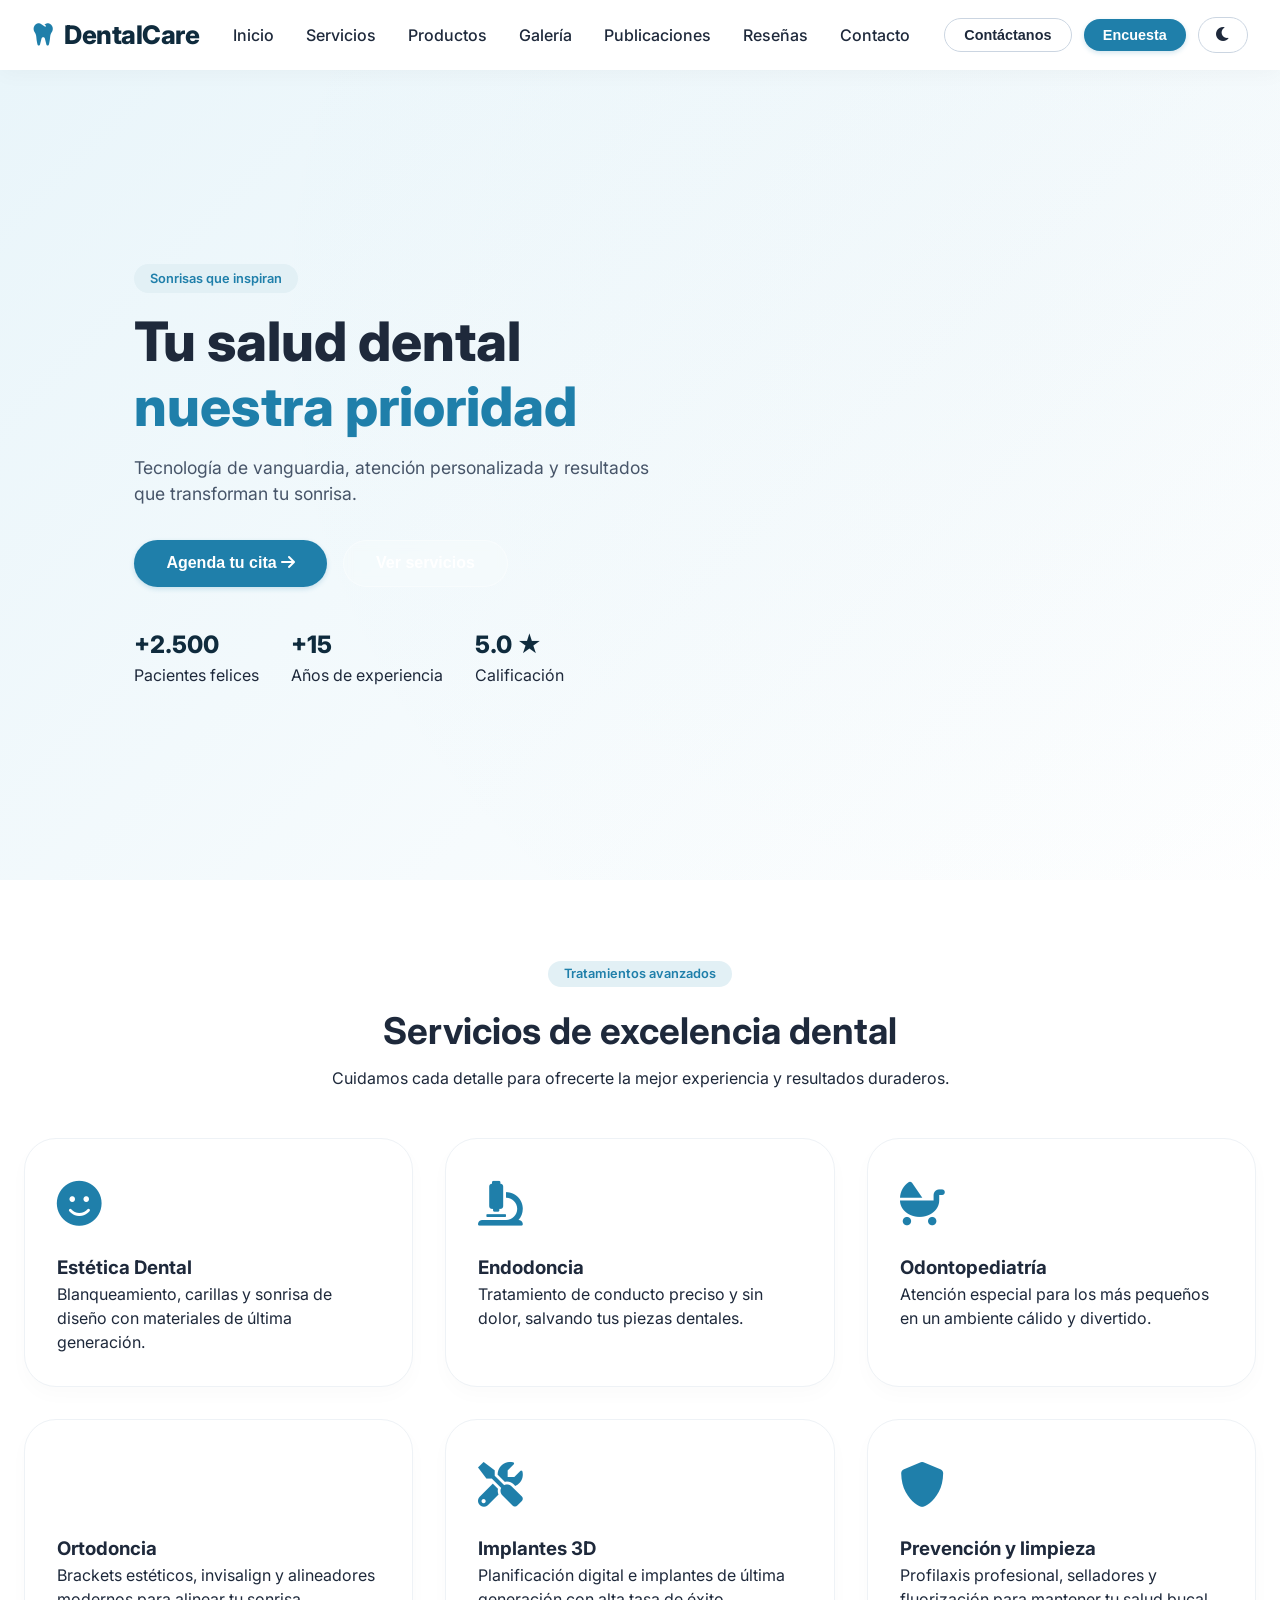
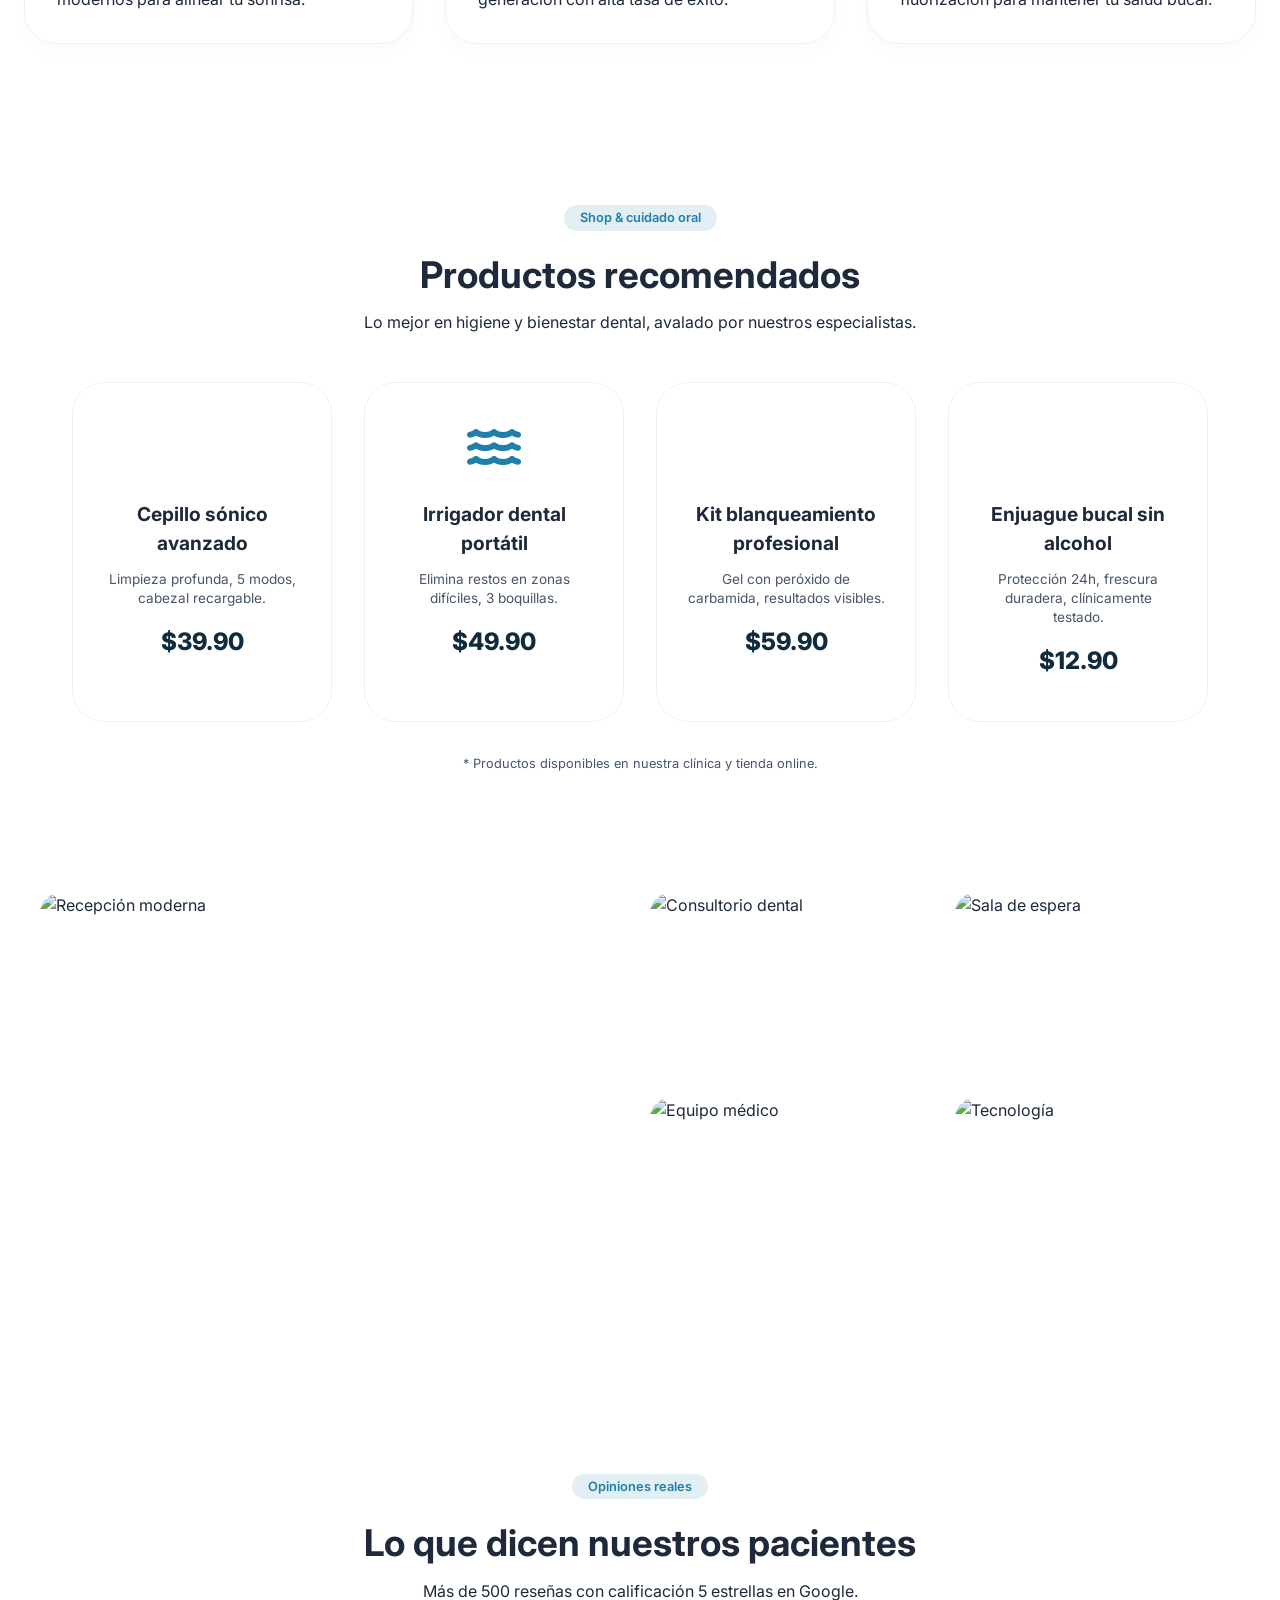
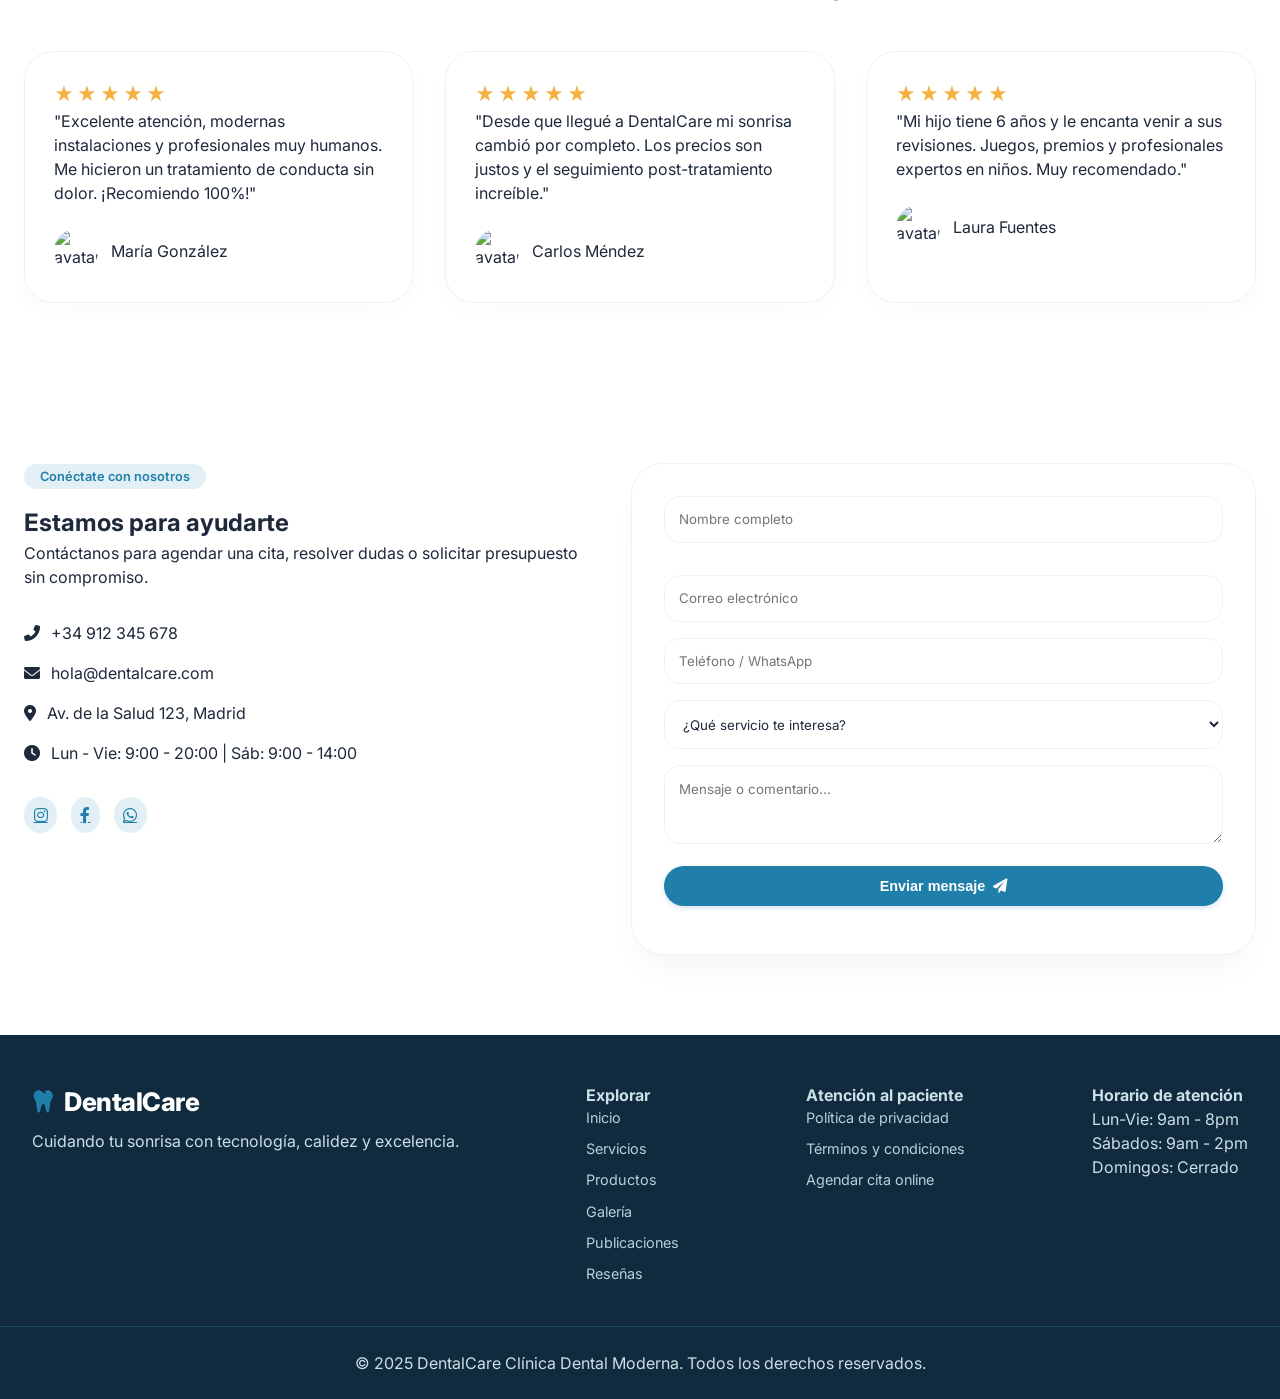
==== index.html @ 545f8510 "first commit" ====
<!DOCTYPE html>
<html lang="es">
<head>
  <meta charset="UTF-8">
  <meta name="viewport" content="width=device-width, initial-scale=1.0, user-scalable=yes">
  <title>DentalCare | Clínica Dental Moderna</title>
  <link href="https://fonts.googleapis.com/css2?family=Inter:opsz,wght@14..32,300;14..32,400;14..32,600;14..32,700;14..32,800&display=swap" rel="stylesheet">
  <link rel="stylesheet" href="https://cdnjs.cloudflare.com/ajax/libs/font-awesome/6.0.0-beta3/css/all.min.css">
  <link rel="stylesheet" href="styles.css">
</head>
<body>

<!-- BARRA DE NAVEGACIÓN -->
<header class="navbar" id="navbar">
  <div class="logo">
    <i class="fas fa-tooth"></i> DentalCare
  </div>
  <nav id="nav-menu">
    <a href="index.html#inicio">Inicio</a>
    <a href="index.html#servicios">Servicios</a>
    <a href="index.html#productos">Productos</a>
    <a href="index.html#galeria">Galería</a>
    <a href="publicaciones.html">Publicaciones</a>
    <a href="index.html#reseñas">Reseñas</a>
    <a href="index.html#contacto">Contacto</a>
  </nav>
  <div class="actions">
    <button class="btn btn-outline" id="contactBtnHeader">Contáctanos</button>
    <button class="btn btn-primary" id="surveyBtn">Encuesta</button>
    <button id="darkModeToggleNav" class="btn btn-outline dark-mode-nav-btn" aria-label="Modo oscuro/claro">
      <i class="fas fa-moon"></i>
    </button>
  </div>
  <div class="menu-toggle" id="menu-toggle">
    <i class="fas fa-bars"></i>
  </div>
</header>

<!-- HERO / PORTADA -->
<section id="inicio" class="hero">
  <div class="hero-overlay"></div>
  <div class="hero-content">
    <span class="hero-badge">Sonrisas que inspiran</span>
    <h1>Tu salud dental <span class="highlight">nuestra prioridad</span></h1>
    <p>Tecnología de vanguardia, atención personalizada y resultados que transforman tu sonrisa.</p>
    <div class="hero-buttons">
      <button class="btn btn-primary btn-large" id="heroCta">Agenda tu cita <i class="fas fa-arrow-right"></i></button>
      <button class="btn btn-outline-light btn-large" id="heroVideo">Ver servicios</button>
    </div>
    <div class="hero-stats">
      <div><span>+2.500</span><br>Pacientes felices</div>
      <div><span>+15</span><br>Años de experiencia</div>
      <div><span>5.0 ★</span><br>Calificación</div>
    </div>
  </div>
  <div class="hero-image-bg"></div>
</section>

<!-- SERVICIOS -->
<section id="servicios" class="services">
  <div class="container">
    <div class="section-header">
      <span class="section-tag">Tratamientos avanzados</span>
      <h2>Servicios de excelencia dental</h2>
      <p>Cuidamos cada detalle para ofrecerte la mejor experiencia y resultados duraderos.</p>
    </div>
    <div class="services-grid">
      <div class="service-card">
        <div class="service-icon"><i class="fas fa-smile"></i></div>
        <h3>Estética Dental</h3>
        <p>Blanqueamiento, carillas y sonrisa de diseño con materiales de última generación.</p>
      </div>
      <div class="service-card">
        <div class="service-icon"><i class="fas fa-microscope"></i></div>
        <h3>Endodoncia</h3>
        <p>Tratamiento de conducto preciso y sin dolor, salvando tus piezas dentales.</p>
      </div>
      <div class="service-card">
        <div class="service-icon"><i class="fas fa-baby-carriage"></i></div>
        <h3>Odontopediatría</h3>
        <p>Atención especial para los más pequeños en un ambiente cálido y divertido.</p>
      </div>
      <div class="service-card">
        <div class="service-icon"><i class="fas fa-braces"></i></div>
        <h3>Ortodoncia</h3>
        <p>Brackets estéticos, invisalign y alineadores modernos para alinear tu sonrisa.</p>
      </div>
      <div class="service-card">
        <div class="service-icon"><i class="fas fa-tools"></i></div>
        <h3>Implantes 3D</h3>
        <p>Planificación digital e implantes de última generación con alta tasa de éxito.</p>
      </div>
      <div class="service-card">
        <div class="service-icon"><i class="fas fa-shield-alt"></i></div>
        <h3>Prevención y limpieza</h3>
        <p>Profilaxis profesional, selladores y fluorización para mantener tu salud bucal.</p>
      </div>
    </div>
  </div>
</section>

<!-- PRODUCTOS -->
<section id="productos" class="products">
  <div class="container">
    <div class="section-header">
      <span class="section-tag">Shop & cuidado oral</span>
      <h2>Productos recomendados</h2>
      <p>Lo mejor en higiene y bienestar dental, avalado por nuestros especialistas.</p>
    </div>
    <div class="products-slider">
      <div class="product-card">
        <div class="product-img"><i class="fas fa-toothbrush"></i></div>
        <h4>Cepillo sónico avanzado</h4>
        <p>Limpieza profunda, 5 modos, cabezal recargable.</p>
        <div class="price">$39.90</div>
      </div>
      <div class="product-card">
        <div class="product-img"><i class="fas fa-water"></i></div>
        <h4>Irrigador dental portátil</h4>
        <p>Elimina restos en zonas difíciles, 3 boquillas.</p>
        <div class="price">$49.90</div>
      </div>
      <div class="product-card">
        <div class="product-img"><i class="fas fa-jar"></i></div>
        <h4>Kit blanqueamiento profesional</h4>
        <p>Gel con peróxido de carbamida, resultados visibles.</p>
        <div class="price">$59.90</div>
      </div>
      <div class="product-card">
        <div class="product-img"><i class="fas fa-mouthwash"></i></div>
        <h4>Enjuague bucal sin alcohol</h4>
        <p>Protección 24h, frescura duradera, clínicamente testado.</p>
        <div class="price">$12.90</div>
      </div>
    </div>
    <div class="products-note">* Productos disponibles en nuestra clínica y tienda online.</div>
  </div>
</section>

<div class="bento-grid">
  <div class="bento-item bento-1">
    <img src="https://images.unsplash.com/photo-1629909613654-28e377c37b09?w=800&auto=format" alt="Recepción moderna">
    <div class="bento-overlay"><span>Recepción acogedora</span></div>
  </div>
  <div class="bento-item bento-2">
    <img src="https://images.unsplash.com/photo-1588776814546-1ffcf47267a5?w=800&auto=format" alt="Consultorio dental">
    <div class="bento-overlay"><span>Equipamiento de última gen</span></div>
  </div>
  <div class="bento-item bento-3">
    <img src="https://images.unsplash.com/photo-1773332611476-6ec2ba68049f?q=80&w=688&auto=format&fit=crop&ixlib=rb-4.1.0&ixid=M3wxMjA3fDF8MHxwaG90by1wYWdlfHx8fGVufDB8fHx8fA%3D%3D" alt="Sala de espera">
    <div class="bento-overlay"><span>Sala de espera relajante</span></div>
  </div>
  <div class="bento-item bento-4">
    <img src="https://images.unsplash.com/photo-1776363204433-9ca6948722af?q=80&w=685&auto=format&fit=crop&ixlib=rb-4.1.0&ixid=M3wxMjA3fDB8MHxwaG90by1wYWdlfHx8fGVufDB8fHx8fA%3D%3D" alt="Equipo médico">
    <div class="bento-overlay"><span>Profesionales capacitados</span></div>
  </div>
  <div class="bento-item bento-5">
    <img src="https://images.unsplash.com/photo-1606811971618-4486d14f3f99?w=800&auto=format" alt="Tecnología">
    <div class="bento-overlay"><span>Radiología digital</span></div>
  </div>
</div>

<!-- RESEÑAS -->
<section id="reseñas" class="testimonials">
  <div class="container">
    <div class="section-header">
      <span class="section-tag">Opiniones reales</span>
      <h2>Lo que dicen nuestros pacientes</h2>
      <p>Más de 500 reseñas con calificación 5 estrellas en Google.</p>
    </div>
    <div class="testimonial-grid">
      <div class="testimonial-card">
        <div class="stars">★★★★★</div>
        <p>"Excelente atención, modernas instalaciones y profesionales muy humanos. Me hicieron un tratamiento de conducta sin dolor. ¡Recomiendo 100%!"</p>
        <div class="client"><img src="https://randomuser.me/api/portraits/women/68.jpg" alt="avatar"><span>María González</span></div>
      </div>
      <div class="testimonial-card">
        <div class="stars">★★★★★</div>
        <p>"Desde que llegué a DentalCare mi sonrisa cambió por completo. Los precios son justos y el seguimiento post-tratamiento increíble."</p>
        <div class="client"><img src="https://randomuser.me/api/portraits/men/32.jpg" alt="avatar"><span>Carlos Méndez</span></div>
      </div>
      <div class="testimonial-card">
        <div class="stars">★★★★★</div>
        <p>"Mi hijo tiene 6 años y le encanta venir a sus revisiones. Juegos, premios y profesionales expertos en niños. Muy recomendado."</p>
        <div class="client"><img src="https://randomuser.me/api/portraits/women/44.jpg" alt="avatar"><span>Laura Fuentes</span></div>
      </div>
    </div>
  </div>
</section>

<!-- CONTACTO -->
<section id="contacto" class="contact">
  <div class="container contact-container">
    <div class="contact-info">
      <span class="section-tag">Conéctate con nosotros</span>
      <h2>Estamos para ayudarte</h2>
      <p>Contáctanos para agendar una cita, resolver dudas o solicitar presupuesto sin compromiso.</p>
      <ul class="contact-details">
        <li><i class="fas fa-phone-alt"></i> +34 912 345 678</li>
        <li><i class="fas fa-envelope"></i> hola@dentalcare.com</li>
        <li><i class="fas fa-map-marker-alt"></i> Av. de la Salud 123, Madrid</li>
        <li><i class="fas fa-clock"></i> Lun - Vie: 9:00 - 20:00 | Sáb: 9:00 - 14:00</li>
      </ul>
      <div class="social-links">
        <a href="#"><i class="fab fa-instagram"></i></a>
        <a href="#"><i class="fab fa-facebook-f"></i></a>
        <a href="#"><i class="fab fa-whatsapp"></i></a>
      </div>
    </div>
    <div class="contact-form">
      <form id="contactForm">
        <div class="form-row">
          <input type="text" placeholder="Nombre completo" id="name" required>
          <input type="email" placeholder="Correo electrónico" id="email" required>
        </div>
        <input type="tel" placeholder="Teléfono / WhatsApp" id="phone">
        <select id="serviceSelect">
          <option value="">¿Qué servicio te interesa?</option>
          <option>Estética dental</option>
          <option>Ortodoncia</option>
          <option>Implantes</option>
          <option>Limpieza / Prevención</option>
          <option>Consulta general</option>
        </select>
        <textarea rows="3" placeholder="Mensaje o comentario..." id="message"></textarea>
        <button type="submit" class="btn btn-primary btn-block">Enviar mensaje <i class="fas fa-paper-plane"></i></button>
        <div id="form-feedback" class="form-feedback"></div>
      </form>
    </div>
  </div>
</section>

<!-- FOOTER -->
<footer>
  <div class="footer-content">
    <div class="footer-col">
      <div class="logo"><i class="fas fa-tooth"></i> DentalCare</div>
      <p>Cuidando tu sonrisa con tecnología, calidez y excelencia.</p>
    </div>
    <div class="footer-col">
      <h4>Explorar</h4>
      <a href="index.html#inicio">Inicio</a>
      <a href="index.html#servicios">Servicios</a>
      <a href="index.html#productos">Productos</a>
      <a href="index.html#galeria">Galería</a>
      <a href="publicaciones.html">Publicaciones</a>
      <a href="index.html#reseñas">Reseñas</a>
    </div>
    <div class="footer-col">
      <h4>Atención al paciente</h4>
      <a href="#">Política de privacidad</a>
      <a href="#">Términos y condiciones</a>
      <a href="#">Agendar cita online</a>
    </div>
    <div class="footer-col">
      <h4>Horario de atención</h4>
      <p>Lun-Vie: 9am - 8pm</p>
      <p>Sábados: 9am - 2pm</p>
      <p>Domingos: Cerrado</p>
    </div>
  </div>
  <div class="footer-bottom">
    <p>© 2025 DentalCare Clínica Dental Moderna. Todos los derechos reservados.</p>
  </div>
</footer>

<!-- MODAL ENCUESTA -->
<div id="surveyModal" class="modal">
  <div class="modal-content">
    <span class="close-modal" id="closeModal">&times;</span>
    <h3>📋 Encuesta de satisfacción</h3>
    <p>¿Cómo calificarías tu experiencia con nuestra clínica?</p>
    <div class="survey-options">
      <button class="survey-opt">😀 Excelente</button>
      <button class="survey-opt">🙂 Buena</button>
      <button class="survey-opt">😐 Regular</button>
    </div>
    <p id="surveyFeedback" style="margin-top: 15px; font-size: 0.9rem;"></p>
  </div>
</div>

<script src="script.js"></script>
</body>
</html>
---- styles.css ----
/* ============================================
   PALETA DE COLORES GLOBAL (FÁCIL DE MODIFICAR)
   ============================================ */
:root {
  --primary: #1f7faa;
  --primary-dark: #166a8f;
  --primary-light: #e2f0f5;
  --secondary: #0f2b3d;
  --accent: #2c7da0;
  
  --bg-light: #ffffff;
  --bg-card-light: #ffffff;
  --text-light: #1e293b;
  --text-muted-light: #475569;
  --border-light: #eef2f6;
  --shadow-light: 0 8px 20px rgba(0,0,0,0.02);
  
  --bg-dark: #0f172a;
  --bg-card-dark: #1e293b;
  --text-dark: #e2e8f0;
  --text-muted-dark: #cbd5e1;
  --border-dark: #334155;
  
  --price-color: #0f2b3d;
  --stats-color: #0f2b3d;
  
  --border-radius-card: 2rem;
  --border-radius-small: 1rem;
  --transition: all 0.25s ease;
}

body.dark-mode {
  --bg-light: #0f172a;
  --bg-card-light: #1e293b;
  --text-light: #e2e8f0;
  --text-muted-light: #cbd5e1;
  --border-light: #334155;
  --price-color: #facc15;
  --stats-color: #facc15;
}

* {
  margin: 0;
  padding: 0;
  box-sizing: border-box;
}

body {
  font-family: 'Inter', sans-serif;
  background-color: var(--bg-light);
  color: var(--text-light);
  line-height: 1.5;
  scroll-behavior: smooth;
  transition: background-color 0.3s ease, color 0.2s ease;
}

.container {
  max-width: 1280px;
  margin: 0 auto;
  padding: 0 24px;
}

/* ========== NAVBAR ========== */
.navbar {
  position: sticky;
  top: 0;
  background: rgba(255, 255, 255, 0.96);
  backdrop-filter: blur(8px);
  box-shadow: 0 4px 20px rgba(0, 0, 0, 0.03);
  display: flex;
  justify-content: space-between;
  align-items: center;
  padding: 1rem 2rem;
  z-index: 1000;
  flex-wrap: wrap;
}

body.dark-mode .navbar {
  background: rgba(15, 23, 42, 0.96);
  box-shadow: 0 4px 20px rgba(0, 0, 0, 0.3);
}

.logo {
  font-size: 1.6rem;
  font-weight: 800;
  letter-spacing: -0.5px;
  color: var(--secondary);
}

body.dark-mode .logo {
  color: #ffffff;
}

.logo i {
  color: var(--primary);
  margin-right: 6px;
}

nav {
  display: flex;
  gap: 2rem;
}

nav a {
  text-decoration: none;
  font-weight: 500;
  color: var(--text-light);
  transition: 0.2s;
}

nav a:hover {
  color: var(--primary);
}

.actions {
  display: flex;
  gap: 0.75rem;
  align-items: center;
}

.btn {
  border: none;
  font-weight: 600;
  border-radius: 40px;
  cursor: pointer;
  transition: var(--transition);
  font-size: 0.9rem;
  padding: 0.5rem 1.2rem;
}

.btn-primary {
  background: var(--primary);
  color: white;
  box-shadow: 0 2px 5px rgba(31, 127, 170, 0.2);
}

.btn-primary:hover {
  background: var(--primary-dark);
  transform: scale(0.97);
}

.btn-outline {
  background: transparent;
  border: 1px solid #cbd5e1;
  color: var(--text-light);
}

.btn-outline:hover {
  background: var(--primary-light);
  border-color: var(--primary);
}

.btn-outline-light {
  background: rgba(255,255,255,0.15);
  backdrop-filter: blur(4px);
  border: 1px solid rgba(255,255,255,0.4);
  color: white;
}

.btn-large {
  padding: 0.85rem 2rem;
  font-size: 1rem;
}

.menu-toggle {
  display: none;
  font-size: 1.8rem;
  cursor: pointer;
  background: none;
}

.dark-mode-nav-btn {
  background: transparent;
  border: 1px solid #cbd5e1;
  border-radius: 40px;
  padding: 0.5rem 1rem;
  cursor: pointer;
  font-size: 1rem;
}

body.dark-mode .dark-mode-nav-btn {
  border-color: #475569;
  color: #facc15;
}

/* ========== HERO ========== */
.hero {
  position: relative;
  min-height: 90vh;
  display: flex;
  align-items: center;
  background: linear-gradient(135deg, #e9f5fa 0%, #ffffff 100%);
  overflow: hidden;
}

body.dark-mode .hero {
  background: linear-gradient(135deg, #0b2b36 0%, #0f172a 100%);
}

.hero-overlay {
  position: absolute;
  inset: 0;
  background: radial-gradient(circle at 80% 30%, rgba(44,125,160,0.02) 0%, transparent 70%);
}

.hero-content {
  position: relative;
  z-index: 2;
  max-width: 600px;
  margin-left: 8%;
  padding: 2rem;
}

.hero-badge {
  background: var(--primary-light);
  color: var(--primary);
  padding: 0.3rem 1rem;
  border-radius: 40px;
  font-size: 0.8rem;
  font-weight: 600;
  display: inline-block;
  margin-bottom: 1rem;
}

.hero-content h1 {
  font-size: 3.4rem;
  font-weight: 800;
  line-height: 1.2;
  margin-bottom: 1rem;
}

.highlight {
  color: var(--primary);
}

.hero-content p {
  font-size: 1.1rem;
  color: var(--text-muted-light);
  margin-bottom: 2rem;
}

.hero-buttons {
  display: flex;
  gap: 1rem;
  flex-wrap: wrap;
  margin-bottom: 2.5rem;
}

.hero-stats {
  display: flex;
  gap: 2rem;
  margin-top: 1rem;
}

.hero-stats div span {
  font-weight: 800;
  font-size: 1.5rem;
  color: var(--stats-color);
}

body.dark-mode .hero-stats div span {
  color: #facc15;
}

.hero-image-bg {
  position: absolute;
  right: 0;
  top: 0;
  width: 45%;
  height: 100%;
  background-image: url('https://images.unsplash.com/photo-1588776814546-1ffcf47267a5?q=80&w=1470&auto=format');
  background-size: cover;
  background-position: center;
  border-radius: 80px 0 0 80px;
  opacity: 0.9;
}

/* ========== SECCIONES GENERALES ========== */
.section-header {
  text-align: center;
  margin-bottom: 3rem;
}

.section-tag {
  background: var(--primary-light);
  color: var(--primary);
  padding: 0.2rem 1rem;
  border-radius: 30px;
  font-size: 0.8rem;
  font-weight: 600;
  display: inline-block;
  margin-bottom: 1rem;
}

.section-header h2 {
  font-size: 2.3rem;
  font-weight: 700;
  margin-bottom: 0.5rem;
}

.services, .products, .testimonials, .contact, .gallery {
  padding: 5rem 0;
}

/* ========== SERVICIOS ========== */
.services-grid {
  display: grid;
  grid-template-columns: repeat(auto-fit, minmax(290px, 1fr));
  gap: 2rem;
}

.service-card {
  background: var(--bg-card-light);
  border-radius: var(--border-radius-card);
  padding: 2rem;
  transition: var(--transition);
  box-shadow: var(--shadow-light);
  border: 1px solid var(--border-light);
}

.service-card:hover {
  transform: translateY(-6px);
  border-color: var(--primary-light);
  box-shadow: 0 20px 30px -12px rgba(0,0,0,0.1);
}

.service-icon {
  font-size: 2.8rem;
  color: var(--primary);
  margin-bottom: 1rem;
}

/* ========== PRODUCTOS ========== */
.products-slider {
  display: flex;
  flex-wrap: wrap;
  gap: 2rem;
  justify-content: center;
}

.product-card {
  background: var(--bg-card-light);
  border-radius: var(--border-radius-card);
  padding: 1.8rem;
  text-align: center;
  width: 260px;
  transition: var(--transition);
  border: 1px solid var(--border-light);
  position: relative;
  overflow: hidden;
}

.product-card::before {
  content: '';
  position: absolute;
  top: 0;
  left: 0;
  right: 0;
  height: 4px;
  background: linear-gradient(90deg, var(--primary), var(--accent));
  transform: scaleX(0);
  transition: transform 0.3s ease;
}

.product-card:hover::before {
  transform: scaleX(1);
}

.product-card:hover {
  transform: translateY(-8px);
  box-shadow: 0 20px 30px -12px rgba(0,0,0,0.15);
  border-color: var(--primary-light);
}

.product-img {
  font-size: 3rem;
  color: var(--primary);
  margin-bottom: 1rem;
}

.product-card h4 {
  font-size: 1.2rem;
  font-weight: 700;
  margin-bottom: 0.8rem;
}

.product-card p {
  font-size: 0.85rem;
  color: var(--text-muted-light);
  margin-bottom: 1rem;
  line-height: 1.4;
}

.price {
  font-weight: 800;
  font-size: 1.5rem;
  margin: 0.8rem 0;
  color: var(--price-color);
}

body.dark-mode .price {
  color: #facc15;
  text-shadow: 0 0 2px rgba(250, 204, 21, 0.3);
}

.products-note {
  text-align: center;
  margin-top: 2rem;
  font-size: 0.8rem;
  color: var(--text-muted-light);
}

/* ========== GALERÍA BENTO GRID (CON ESPACIADO Y BORDES REDONDOS) ========== */
.bento-grid {
  display: grid;
  grid-template-columns: repeat(4, 1fr);
  grid-auto-rows: minmax(50px, auto);
  gap: 20px;  /* Espacio entre imágenes como pides (puedes cambiarlo a 7px) */
  background-color: var(--bg-light);
  padding: 40px;
}

.bento-item {
  position: relative;
  overflow: hidden;
  cursor: pointer;
  border-radius: 20px;  /* Bordes redondeados */
  transition: transform 0.3s ease, box-shadow 0.3s ease;
}

.bento-item img {
  width: 100%;
  height: 100%;
  object-fit: cover;
  display: block;
  transition: transform 0.4s ease;
}

.bento-item:hover img {
  transform: scale(1.03);
}

.bento-item:hover {
  transform: translateY(-3px);
  box-shadow: 0 10px 20px rgba(0,0,0,0.1);
}

.bento-overlay {
  position: absolute;
  bottom: 0;
  left: 0;
  right: 0;
  background: linear-gradient(transparent, rgba(0,0,0,0.7));
  padding: 1rem;
  color: white;
  font-weight: 600;
  opacity: 0;
  transition: opacity 0.3s;
  pointer-events: none;
  border-radius: 0 0 20px 20px;
}

.bento-item:hover .bento-overlay {
  opacity: 1;
}

/* Distribución bento para 6 imágenes */
.bento-1 {
  grid-column: span 2;
  grid-row: span 2;
  height: 380px; /* Altura ajustada para que armonice */
}

.bento-2 {
  grid-column: span 1;
  grid-row: span 1;
  height: 185px;
}

.bento-3 {
  grid-column: span 1;
  grid-row: span 1;
  height: 185px;
}

.bento-4 {
  grid-column: span 1;
  grid-row: span 2;
  height: 185px;
}

.bento-5 {
  grid-column: span 1;
  grid-row: span 1;
  height: 185px;
}


/* Ajuste responsive para tablets */
@media (max-width: 900px) {
  .bento-grid {
    grid-template-columns: repeat(2, 1fr);
    gap: 8px;
  }
  .bento-1, .bento-2, .bento-3, .bento-4, .bento-5 {
    grid-column: span 1;
    grid-row: span 1;
    height: auto;
    min-height: 200px;
  }
}

/* Ajuste para móviles */
@media (max-width: 600px) {
  .bento-grid {
    gap: 6px;
  }
  .bento-item {
    border-radius: 12px;
  }
}

/* ========== PÁGINA DE PUBLICACIONES ========== */
.publications-page {
  padding: 3rem 0 5rem 0;
  min-height: calc(100vh - 300px);
}

.publications-container {
  max-width: 800px;
  margin: 0 auto;
}

.publications-header {
  text-align: center;
  margin-bottom: 3rem;
}

.publications-header h1 {
  font-size: 2.2rem;
  color: var(--primary);
  margin-bottom: 0.5rem;
}

.facebook-feed {
  display: flex;
  flex-direction: column;
  gap: 1.5rem;
}

.facebook-post {
  background: var(--bg-card-light);
  border-radius: var(--border-radius-small);
  box-shadow: 0 1px 3px rgba(0,0,0,0.08), 0 4px 12px rgba(0,0,0,0.05);
  overflow: hidden;
  transition: var(--transition);
  border: 1px solid var(--border-light);
  animation: fadeInUp 0.4s ease;
}

@keyframes fadeInUp {
  from {
    opacity: 0;
    transform: translateY(20px);
  }
  to {
    opacity: 1;
    transform: translateY(0);
  }
}

.post-header {
  display: flex;
  align-items: center;
  gap: 12px;
  padding: 1rem 1.2rem;
}

.post-avatar {
  width: 48px;
  height: 48px;
  background: linear-gradient(135deg, var(--primary), var(--accent));
  border-radius: 50%;
  display: flex;
  align-items: center;
  justify-content: center;
  color: white;
  font-size: 1.5rem;
}

.post-author-info h4 {
  font-size: 1rem;
  font-weight: 700;
  margin-bottom: 2px;
}

.post-author-info span {
  font-size: 0.75rem;
  color: #7f8c8d;
}

.post-image {
  width: 100%;
  max-height: 450px;
  object-fit: cover;
}

.post-content {
  padding: 1rem 1.2rem;
}

.post-title {
  font-size: 1.2rem;
  font-weight: 700;
  margin-bottom: 0.75rem;
}

.post-description {
  color: var(--text-muted-light);
  line-height: 1.5;
  margin-bottom: 1rem;
}

.post-stats {
  display: flex;
  gap: 1rem;
  padding: 0.5rem 1.2rem 1rem;
  border-top: 1px solid var(--border-light);
  color: #7f8c8d;
  font-size: 0.8rem;
}

.post-stats i {
  margin-right: 5px;
}

/* Controles de paginación */
.pagination-controls {
  display: flex;
  justify-content: center;
  align-items: center;
  gap: 1.5rem;
  margin-top: 3rem;
  padding: 1rem;
}

.page-info {
  font-weight: 600;
  color: var(--text-muted-light);
  background: var(--bg-card-light);
  padding: 0.5rem 1rem;
  border-radius: 40px;
  border: 1px solid var(--border-light);
}

.pagination-controls button:disabled {
  opacity: 0.5;
  cursor: not-allowed;
}

.loading-pubs {
  text-align: center;
  padding: 2rem;
  color: var(--text-muted-light);
}

/* ========== TESTIMONIOS ========== */
.testimonial-grid {
  display: grid;
  grid-template-columns: repeat(auto-fit, minmax(280px, 1fr));
  gap: 2rem;
}

.testimonial-card {
  background: var(--bg-card-light);
  border-radius: 1.8rem;
  padding: 1.8rem;
  box-shadow: var(--shadow-light);
  border: 1px solid var(--border-light);
}

.stars {
  color: #f5b042;
  font-size: 1.2rem;
  letter-spacing: 3px;
}

.client {
  display: flex;
  align-items: center;
  gap: 0.8rem;
  margin-top: 1.5rem;
}

.client img {
  width: 44px;
  height: 44px;
  border-radius: 50%;
  object-fit: cover;
}

/* ========== CONTACTO ========== */
.contact-container {
  display: flex;
  flex-wrap: wrap;
  gap: 3rem;
}

.contact-info {
  flex: 1;
}

.contact-details {
  list-style: none;
  margin: 2rem 0;
}

.contact-details li {
  margin-bottom: 1rem;
  display: flex;
  align-items: center;
  gap: 0.7rem;
}

.social-links a {
  background: var(--primary-light);
  display: inline-flex;
  padding: 0.6rem;
  border-radius: 50%;
  margin-right: 0.6rem;
  color: var(--primary);
  transition: var(--transition);
}

.social-links a:hover {
  background: var(--primary);
  color: white;
  transform: translateY(-2px);
}

.contact-form {
  flex: 1;
  background: var(--bg-card-light);
  padding: 2rem;
  border-radius: var(--border-radius-card);
  box-shadow: 0 20px 35px -12px rgba(0,0,0,0.05);
  border: 1px solid var(--border-light);
}

.form-row {
  display: flex;
  gap: 1rem;
  flex-wrap: wrap;
}

input, select, textarea {
  width: 100%;
  padding: 0.9rem;
  margin-bottom: 1rem;
  border: 1px solid var(--border-light);
  border-radius: var(--border-radius-small);
  font-family: inherit;
  background: var(--bg-card-light);
  color: var(--text-light);
  transition: var(--transition);
}

input:focus, select:focus, textarea:focus {
  outline: none;
  border-color: var(--primary);
  box-shadow: 0 0 0 3px rgba(31, 127, 170, 0.1);
}

.btn-block {
  width: 100%;
  justify-content: center;
  align-items: center;
  display: flex;
  gap: 8px;
  height: 40px;
}

.form-feedback {
  margin-top: 1rem;
  font-size: 0.85rem;
}

/* ========== FOOTER ========== */
footer {
  background: var(--secondary);
  color: #cddfe7;
  padding-top: 3rem;
}

.footer-content {
  max-width: 1280px;
  margin: auto;
  display: flex;
  flex-wrap: wrap;
  justify-content: space-between;
  gap: 2rem;
  padding: 0 2rem;
}

.footer-col .logo {
  color: white;
  margin-bottom: 0.5rem;
}

.footer-col a {
  display: block;
  color: #b9d0db;
  text-decoration: none;
  margin-bottom: 0.6rem;
  font-size: 0.9rem;
  transition: var(--transition);
}

.footer-col a:hover {
  color: white;
  transform: translateX(4px);
}

.footer-bottom {
  text-align: center;
  padding: 1.5rem;
  border-top: 1px solid #1f4d5e;
  margin-top: 2rem;
}

/* ========== MODAL ========== */
.modal {
  display: none;
  position: fixed;
  top: 0; left: 0;
  width: 100%; height: 100%;
  background: rgba(0,0,0,0.5);
  justify-content: center;
  align-items: center;
  z-index: 1100;
}

.modal-content {
  background: var(--bg-card-light);
  max-width: 420px;
  padding: 2rem;
  border-radius: var(--border-radius-card);
  text-align: center;
  color: var(--text-light);
}

.survey-options {
  display: flex;
  gap: 1rem;
  justify-content: center;
  margin: 1rem 0;
}

.survey-opt {
  background: var(--primary-light);
  border: none;
  padding: 0.5rem 1rem;
  border-radius: 40px;
  font-weight: 500;
  cursor: pointer;
  transition: var(--transition);
}

.survey-opt:hover {
  background: var(--primary);
  color: white;
}

.close-modal {
  float: right;
  font-size: 1.8rem;
  cursor: pointer;
  transition: var(--transition);
}

.close-modal:hover {
  color: var(--primary);
}

/* ========== RESPONSIVE ========== */
@media (max-width: 900px) {
  .menu-toggle {
    display: block;
  }
  nav {
    display: none;
    width: 100%;
    flex-direction: column;
    gap: 1rem;
    margin-top: 1rem;
    background: var(--bg-card-light);
    padding: 1rem;
    border-radius: var(--border-radius-small);
  }
  nav.active {
    display: flex;
  }
  .hero-content h1 {
    font-size: 2.2rem;
  }
  .hero-image-bg {
    opacity: 0.2;
    width: 100%;
  }
  .hero-content {
    margin: 0 auto;
    text-align: center;
  }
  .hero-stats {
    justify-content: center;
  }
  .actions {
    flex-wrap: wrap;
  }
}

@media (max-width: 600px) {
  .section-header h2 {
    font-size: 1.8rem;
  }
  .product-card {
    width: 100%;
    max-width: 280px;
  }
  .pagination-controls {
    gap: 0.8rem;
  }
}
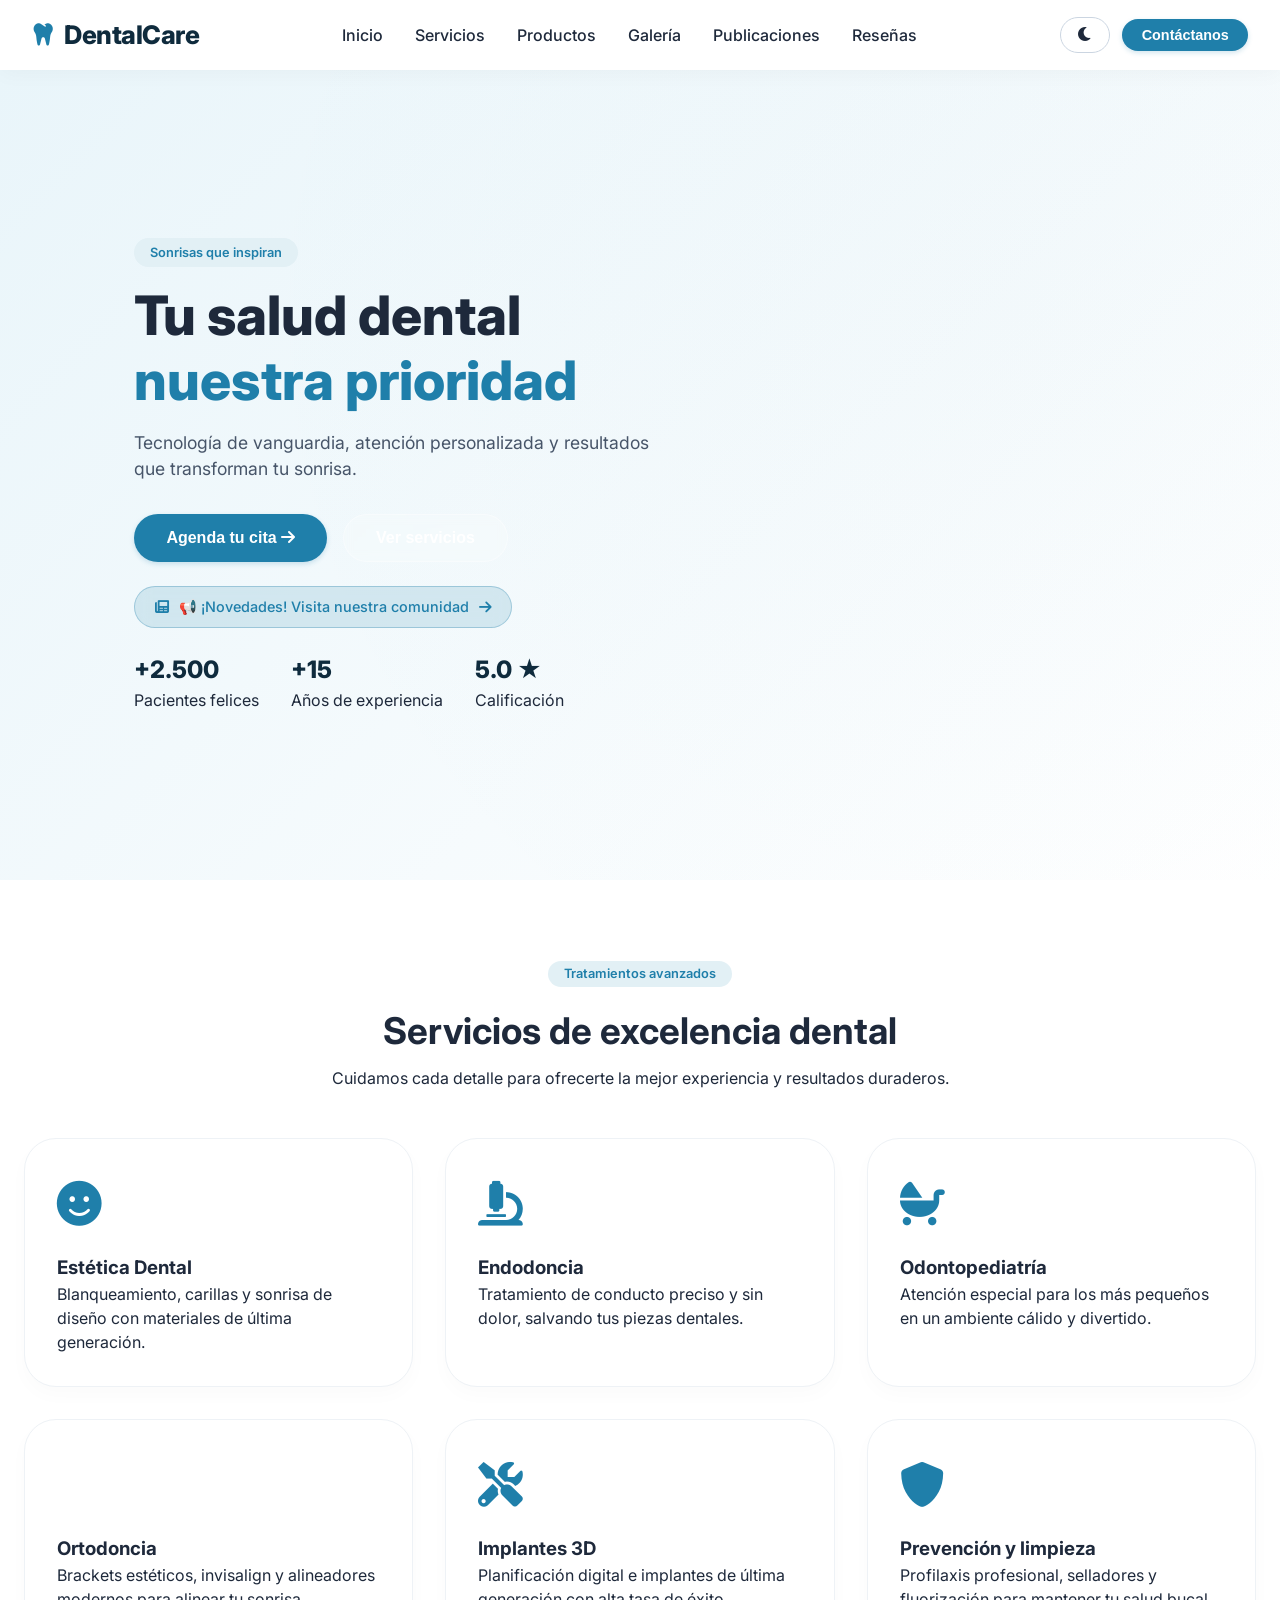
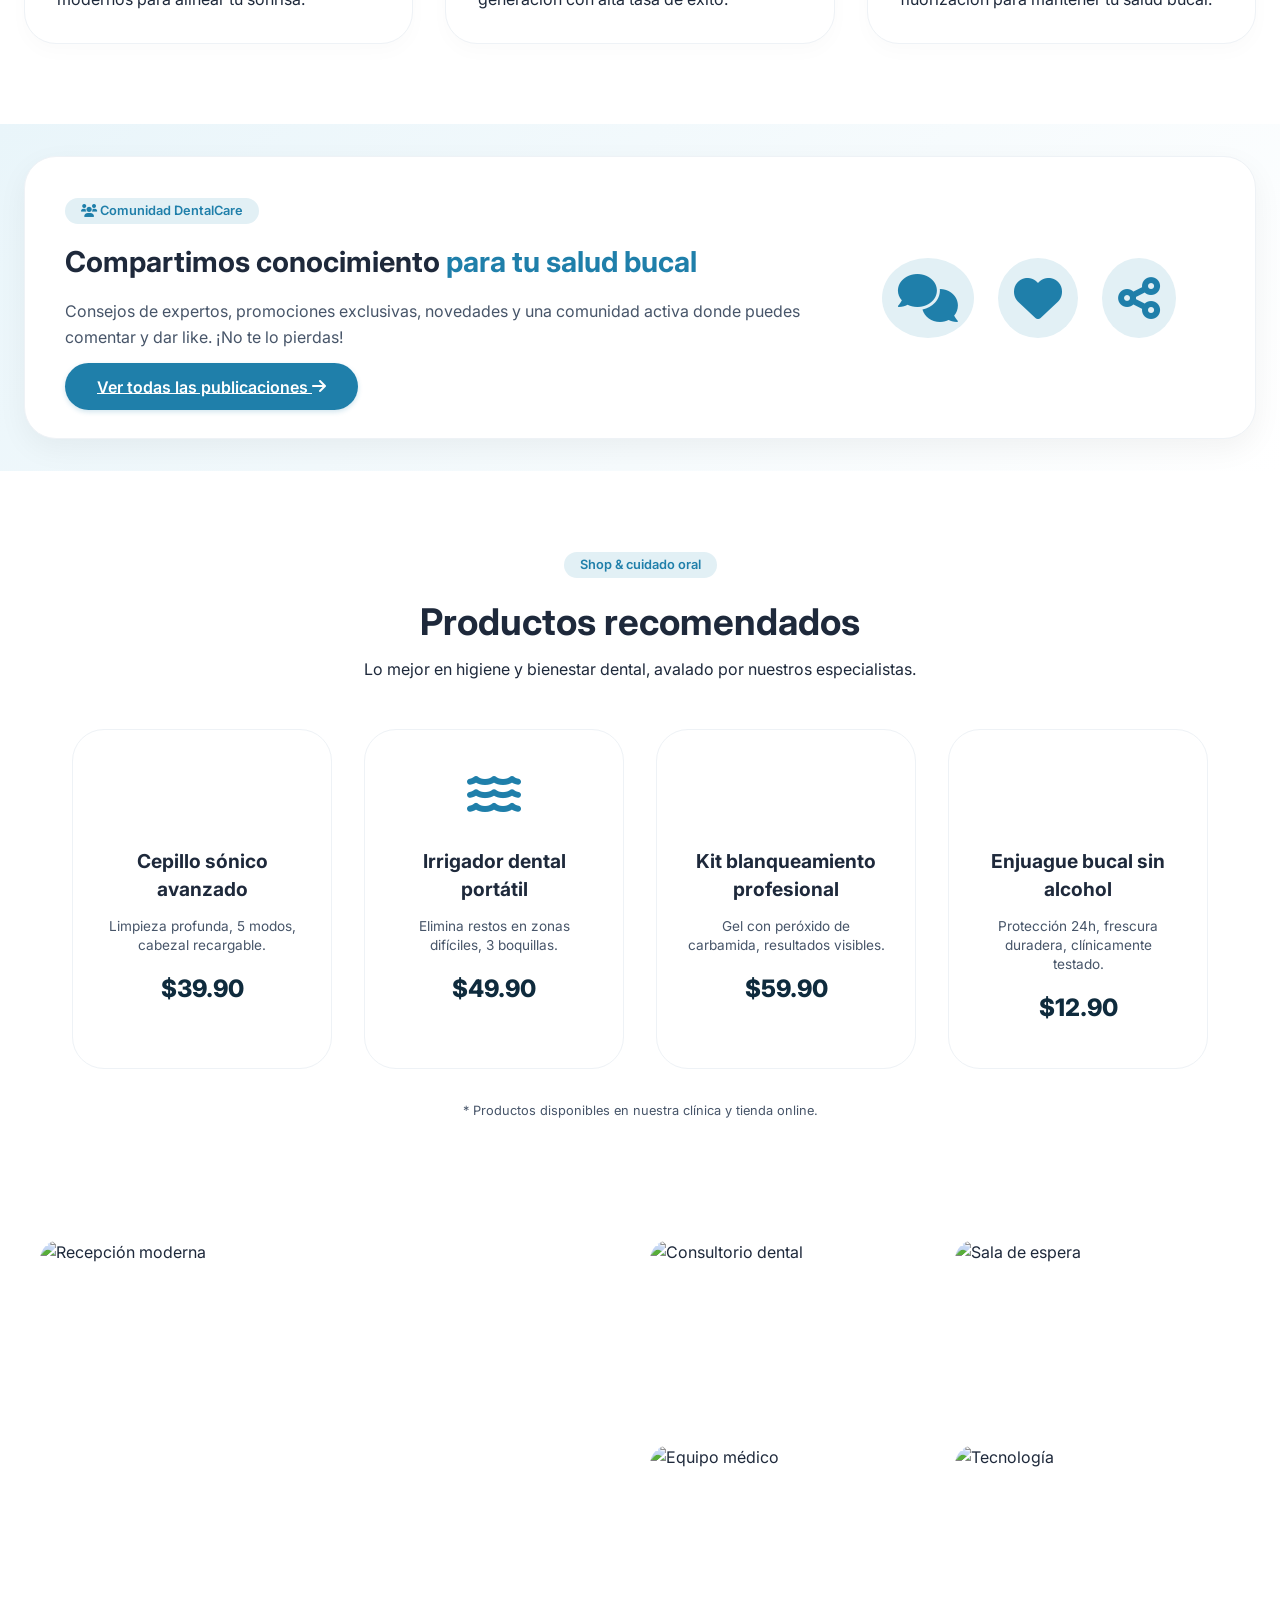
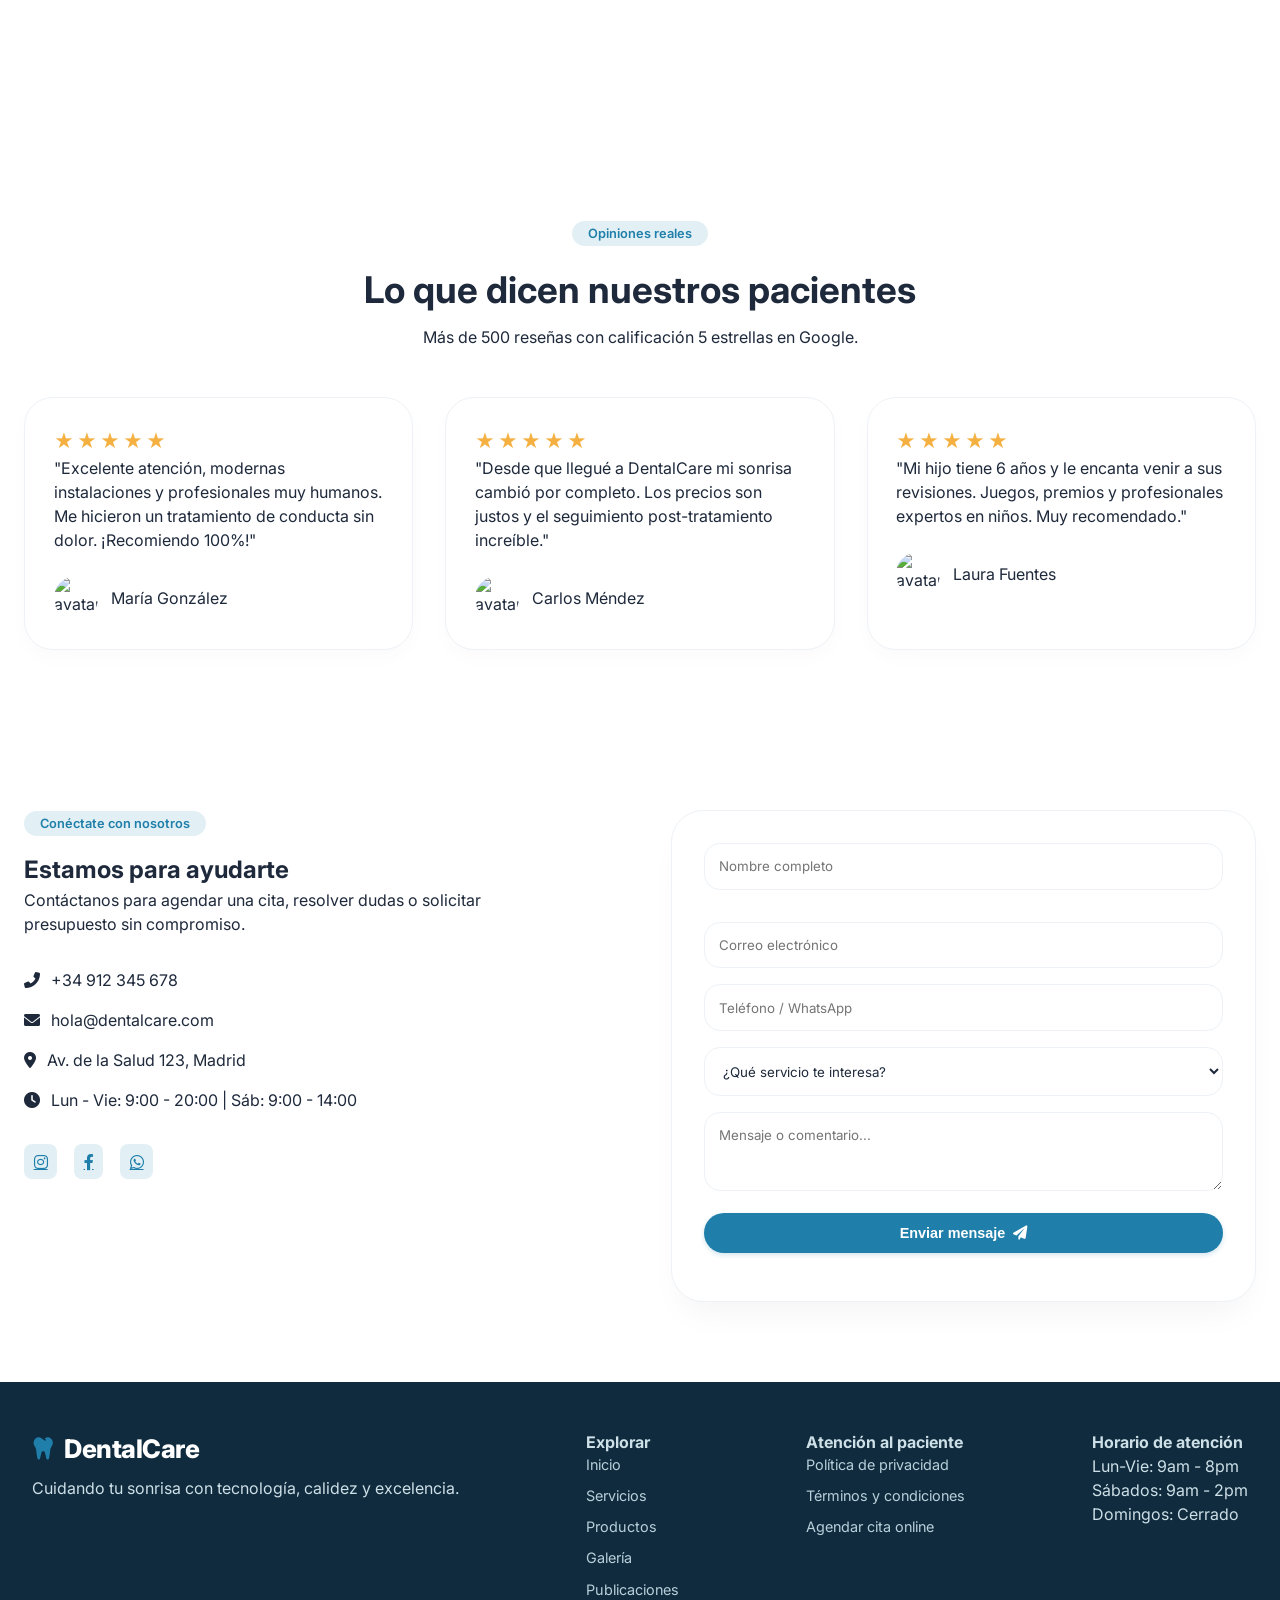
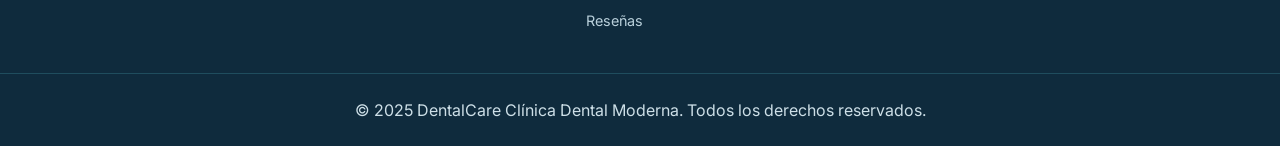
==== commit 34b49a48: "new changes!" ====
--- a/index.html
+++ b/index.html
@@ -22,14 +22,14 @@
     <a href="index.html#galeria">Galería</a>
     <a href="publicaciones.html">Publicaciones</a>
     <a href="index.html#reseñas">Reseñas</a>
-    <a href="index.html#contacto">Contacto</a>
+
   </nav>
   <div class="actions">
-    <button class="btn btn-outline" id="contactBtnHeader">Contáctanos</button>
-    <button class="btn btn-primary" id="surveyBtn">Encuesta</button>
-    <button id="darkModeToggleNav" class="btn btn-outline dark-mode-nav-btn" aria-label="Modo oscuro/claro">
+        <button id="darkModeToggleNav" class="btn btn-outline dark-mode-nav-btn" aria-label="Modo oscuro/claro">
       <i class="fas fa-moon"></i>
     </button>
+    <button class="btn btn-primary" id="contactBtnHeader">Contáctanos</button>
+
   </div>
   <div class="menu-toggle" id="menu-toggle">
     <i class="fas fa-bars"></i>
@@ -47,6 +47,14 @@
       <button class="btn btn-primary btn-large" id="heroCta">Agenda tu cita <i class="fas fa-arrow-right"></i></button>
       <button class="btn btn-outline-light btn-large" id="heroVideo">Ver servicios</button>
     </div>
+
+    <div class="hero-promo">
+  <a href="publicaciones.html" class="hero-promo-link">
+    <i class="fas fa-newspaper"></i> 
+    <span>📢 ¡Novedades! Visita nuestra comunidad</span>
+    <i class="fas fa-arrow-right"></i>
+  </a>
+</div>
     <div class="hero-stats">
       <div><span>+2.500</span><br>Pacientes felices</div>
       <div><span>+15</span><br>Años de experiencia</div>
@@ -99,6 +107,27 @@
   </div>
 </section>
 
+<!-- SECCIÓN DESTACADA: COMUNIDAD / PUBLICACIONES -->
+<section class="community-promo">
+  <div class="container">
+    <div class="promo-card">
+      <div class="promo-content">
+        <span class="section-tag"><i class="fas fa-users"></i> Comunidad DentalCare</span>
+        <h2>Compartimos conocimiento <span class="highlight">para tu salud bucal</span></h2>
+        <p>Consejos de expertos, promociones exclusivas, novedades y una comunidad activa donde puedes comentar y dar like. ¡No te lo pierdas!</p>
+        <a href="publicaciones.html" class="btn btn-primary btn-large">
+          Ver todas las publicaciones <i class="fas fa-arrow-right"></i>
+        </a>
+      </div>
+      <div class="promo-image">
+        <i class="fas fa-comments"></i>
+        <i class="fas fa-heart"></i>
+        <i class="fas fa-share-alt"></i>
+      </div>
+    </div>
+  </div>
+</section>
+
 <!-- PRODUCTOS -->
 <section id="productos" class="products">
   <div class="container">
@@ -137,7 +166,7 @@
   </div>
 </section>
 
-<div class="bento-grid">
+<div class="bento-grid" id="galeria" >
   <div class="bento-item bento-1">
     <img src="https://images.unsplash.com/photo-1629909613654-28e377c37b09?w=800&auto=format" alt="Recepción moderna">
     <div class="bento-overlay"><span>Recepción acogedora</span></div>
@@ -279,6 +308,25 @@
   </div>
 </div>
 
+  <script src="https://www.gstatic.com/firebasejs/9.22.0/firebase-app-compat.js"></script>
+  <script src="https://www.gstatic.com/firebasejs/9.22.0/firebase-firestore-compat.js"></script>
+  <script src="https://www.gstatic.com/firebasejs/9.22.0/firebase-auth-compat.js"></script>
+
+<!-- Tu configuración de Firebase -->
+<script src="firebase-config.js"></script>
+
+<!-- EmailJS SDK -->
+<script type="text/javascript" src="https://cdn.jsdelivr.net/npm/@emailjs/browser@4/dist/email.min.js"></script>
+<script>
+  (function(){
+    emailjs.init({
+      publicKey: "S_lKrkyrMZPblJxkm", // Reemplaza con tu User ID
+    });
+  })();
+</script>
+
 <script src="script.js"></script>
+
+
 </body>
 </html>
--- a/styles.css
+++ b/styles.css
@@ -23,6 +23,10 @@
   
   --price-color: #0f2b3d;
   --stats-color: #0f2b3d;
+
+  --color-whatsapp: #4FCE5D;
+  --color-instagram: #F17422;
+  --color-facebook: #0865FE;
   
   --border-radius-card: 2rem;
   --border-radius-small: 1rem;
@@ -243,7 +247,7 @@
   display: flex;
   gap: 1rem;
   flex-wrap: wrap;
-  margin-bottom: 2.5rem;
+  margin-bottom: 1.5rem;
 }
 
 .hero-stats {
@@ -410,12 +414,12 @@
   color: var(--text-muted-light);
 }
 
-/* ========== GALERÍA BENTO GRID (CON ESPACIADO Y BORDES REDONDOS) ========== */
+/* ========== GALERÍA BENTO GRID ========== */
 .bento-grid {
   display: grid;
   grid-template-columns: repeat(4, 1fr);
   grid-auto-rows: minmax(50px, auto);
-  gap: 20px;  /* Espacio entre imágenes como pides (puedes cambiarlo a 7px) */
+  gap: 20px;
   background-color: var(--bg-light);
   padding: 40px;
 }
@@ -424,7 +428,7 @@
   position: relative;
   overflow: hidden;
   cursor: pointer;
-  border-radius: 20px;  /* Bordes redondeados */
+  border-radius: 20px;
   transition: transform 0.3s ease, box-shadow 0.3s ease;
 }
 
@@ -464,11 +468,10 @@
   opacity: 1;
 }
 
-/* Distribución bento para 6 imágenes */
 .bento-1 {
   grid-column: span 2;
   grid-row: span 2;
-  height: 380px; /* Altura ajustada para que armonice */
+  height: 380px;
 }
 
 .bento-2 {
@@ -495,8 +498,6 @@
   height: 185px;
 }
 
-
-/* Ajuste responsive para tablets */
 @media (max-width: 900px) {
   .bento-grid {
     grid-template-columns: repeat(2, 1fr);
@@ -510,7 +511,6 @@
   }
 }
 
-/* Ajuste para móviles */
 @media (max-width: 600px) {
   .bento-grid {
     gap: 6px;
@@ -518,6 +518,47 @@
   .bento-item {
     border-radius: 12px;
   }
+}
+
+/* ========== CORRECCIÓN ESPACIO EXTRA EN PUBLICACIONES ========== */
+.publications-page {
+  padding-top: 0;
+  margin-top: 0;
+}
+
+.publications-page .navbar {
+  position: sticky;
+  top: 0;
+  margin: 0;
+  padding: 1rem 2rem;
+}
+
+body.publications-page {
+  padding-top: 0 !important;
+  margin-top: 0 !important;
+}
+
+/* ========== CORRECCIÓN PERFIL USUARIO MODO OSCURO ========== */
+body.dark-mode .user-profile-container .user-profile-btn {
+  background: var(--bg-card-dark) !important;
+  border: 1px solid var(--border-dark) !important;
+  color: var(--text-dark) !important;
+}
+
+body.dark-mode .user-profile-container .user-profile-btn i {
+  color: var(--primary-light) !important;
+}
+
+body.dark-mode .user-profile-container .user-profile-btn span {
+  color: var(--text-dark) !important;
+}
+
+.user-profile-container .user-profile-btn {
+  transition: all 0.2s ease;
+}
+
+.user-profile-container .user-profile-btn:hover {
+  transform: translateY(-2px);
 }
 
 /* ========== PÁGINA DE PUBLICACIONES ========== */
@@ -634,7 +675,6 @@
   margin-right: 5px;
 }
 
-/* Controles de paginación */
 .pagination-controls {
   display: flex;
   justify-content: center;
@@ -703,7 +743,7 @@
 .contact-container {
   display: flex;
   flex-wrap: wrap;
-  gap: 3rem;
+  gap: 8rem;
 }
 
 .contact-info {
@@ -726,8 +766,8 @@
   background: var(--primary-light);
   display: inline-flex;
   padding: 0.6rem;
-  border-radius: 50%;
-  margin-right: 0.6rem;
+  border-radius: 8px;
+  margin-right: 0.8rem;
   color: var(--primary);
   transition: var(--transition);
 }
@@ -930,4 +970,207 @@
   .pagination-controls {
     gap: 0.8rem;
   }
+}
+
+/* ========== MODALES PROFESIONALES ========== */
+.auth-modal .modal-container {
+  background: var(--bg-card-light);
+  border-radius: 2rem;
+  padding: 2rem;
+  max-width: 420px;
+  width: 90%;
+  box-shadow: 0 25px 50px rgba(0,0,0,0.2);
+  animation: modalFadeIn 0.3s ease;
+}
+
+@keyframes modalFadeIn {
+  from {
+    opacity: 0;
+    transform: scale(0.95);
+  }
+  to {
+    opacity: 1;
+    transform: scale(1);
+  }
+}
+
+.auth-modal h2 {
+  font-size: 1.6rem;
+  margin-bottom: 1.5rem;
+  color: var(--primary);
+  display: flex;
+  align-items: center;
+  gap: 10px;
+}
+
+.auth-modal input {
+  width: 100%;
+  padding: 0.9rem 1rem;
+  margin-bottom: 1rem;
+  border: 1px solid var(--border-light);
+  border-radius: 1rem;
+  background: var(--bg-light);
+  color: var(--text-light);
+  font-size: 0.95rem;
+  transition: all 0.2s;
+}
+
+.auth-modal input:focus {
+  outline: none;
+  border-color: var(--primary);
+  box-shadow: 0 0 0 3px rgba(31, 127, 170, 0.1);
+}
+
+.auth-modal .btn-primary {
+  width: 100%;
+  padding: 0.9rem;
+  font-size: 1rem;
+  margin-top: 0.5rem;
+}
+
+.auth-modal .close-btn {
+  margin-top: 1.2rem;
+  background: none;
+  border: none;
+  color: var(--text-muted-light);
+  cursor: pointer;
+  font-size: 0.9rem;
+  transition: color 0.2s;
+}
+
+.auth-modal .close-btn:hover {
+  color: var(--primary);
+}
+
+.auth-modal .error-msg {
+  color: #e74c3c;
+  font-size: 0.8rem;
+  margin-top: 0.8rem;
+  text-align: center;
+}
+
+body.dark-mode .comments-section {
+  background: var(--bg-dark);
+}
+
+body.dark-mode .comment-item {
+  background: var(--bg-card-dark);
+  border-color: var(--border-dark);
+}
+
+body.dark-mode .comment-author {
+  color: var(--primary-light);
+}
+
+body.dark-mode .add-comment input {
+  background: var(--bg-card-dark);
+  border-color: var(--border-dark);
+  color: var(--text-dark);
+}
+
+body.dark-mode .post-stats span:hover {
+  color: var(--primary-light);
+}
+
+/* ========== PROMO COMUNIDAD / PUBLICACIONES ========== */
+.community-promo {
+  padding: 2rem 0;
+  background: linear-gradient(135deg, #e9f5fa 0%, #ffffff 100%);
+}
+
+body.dark-mode .community-promo {
+  background: linear-gradient(135deg, #0b2b36 0%, #0f172a 100%);
+}
+
+.promo-card {
+  background: var(--bg-card-light);
+  border-radius: 2rem;
+  display: flex;
+  flex-wrap: wrap;
+  align-items: center;
+  justify-content: space-between;
+  padding: 2.5rem;
+  gap: 2rem;
+  border: 1px solid var(--border-light);
+  box-shadow: 0 10px 30px rgba(0,0,0,0.05);
+}
+
+.promo-content {
+  flex: 2;
+  min-width: 250px;
+}
+
+.promo-content h2 {
+  font-size: 1.8rem;
+  margin-bottom: 1rem;
+}
+
+.promo-content p {
+  color: var(--text-muted-light);
+  margin-bottom: 1.5rem;
+  line-height: 1.6;
+}
+
+.promo-image {
+  flex: 1;
+  display: flex;
+  gap: 1.5rem;
+  justify-content: center;
+  align-items: center;
+  font-size: 3rem;
+  color: var(--primary);
+}
+
+.promo-image i {
+  background: var(--primary-light);
+  padding: 1rem;
+  border-radius: 50%;
+  transition: transform 0.3s ease;
+}
+
+.promo-image i:hover {
+  transform: translateY(-5px);
+}
+
+@media (max-width: 768px) {
+  .promo-card {
+    flex-direction: column;
+    text-align: center;
+  }
+  .promo-content h2 {
+    font-size: 1.5rem;
+  }
+}
+
+/* ========== BANNER PROMO EN HERO ========== */
+.hero-promo {
+  margin-bottom: 1.5rem;
+  
+}
+
+.hero-promo-link {
+  display: inline-flex;
+  align-items: center;
+  gap: 10px;
+  background: rgba(31, 127, 170, 0.15);
+  backdrop-filter: blur(8px);
+  padding: 0.6rem 1.2rem;
+  border-radius: 50px;
+  text-decoration: none;
+  color: var(--primary);
+  font-weight: 500;
+  font-size: 0.9rem;
+  transition: all 0.3s ease;
+  border: 1px solid rgba(31, 127, 170, 0.3);
+}
+
+.hero-promo-link:hover {
+  background: var(--primary);
+  color: white;
+  transform: translateX(5px);
+}
+
+body.dark-mode .hero-promo-link {
+  background: rgba(31, 127, 170, 0.25);
+  color: var(--primary-light);
 }
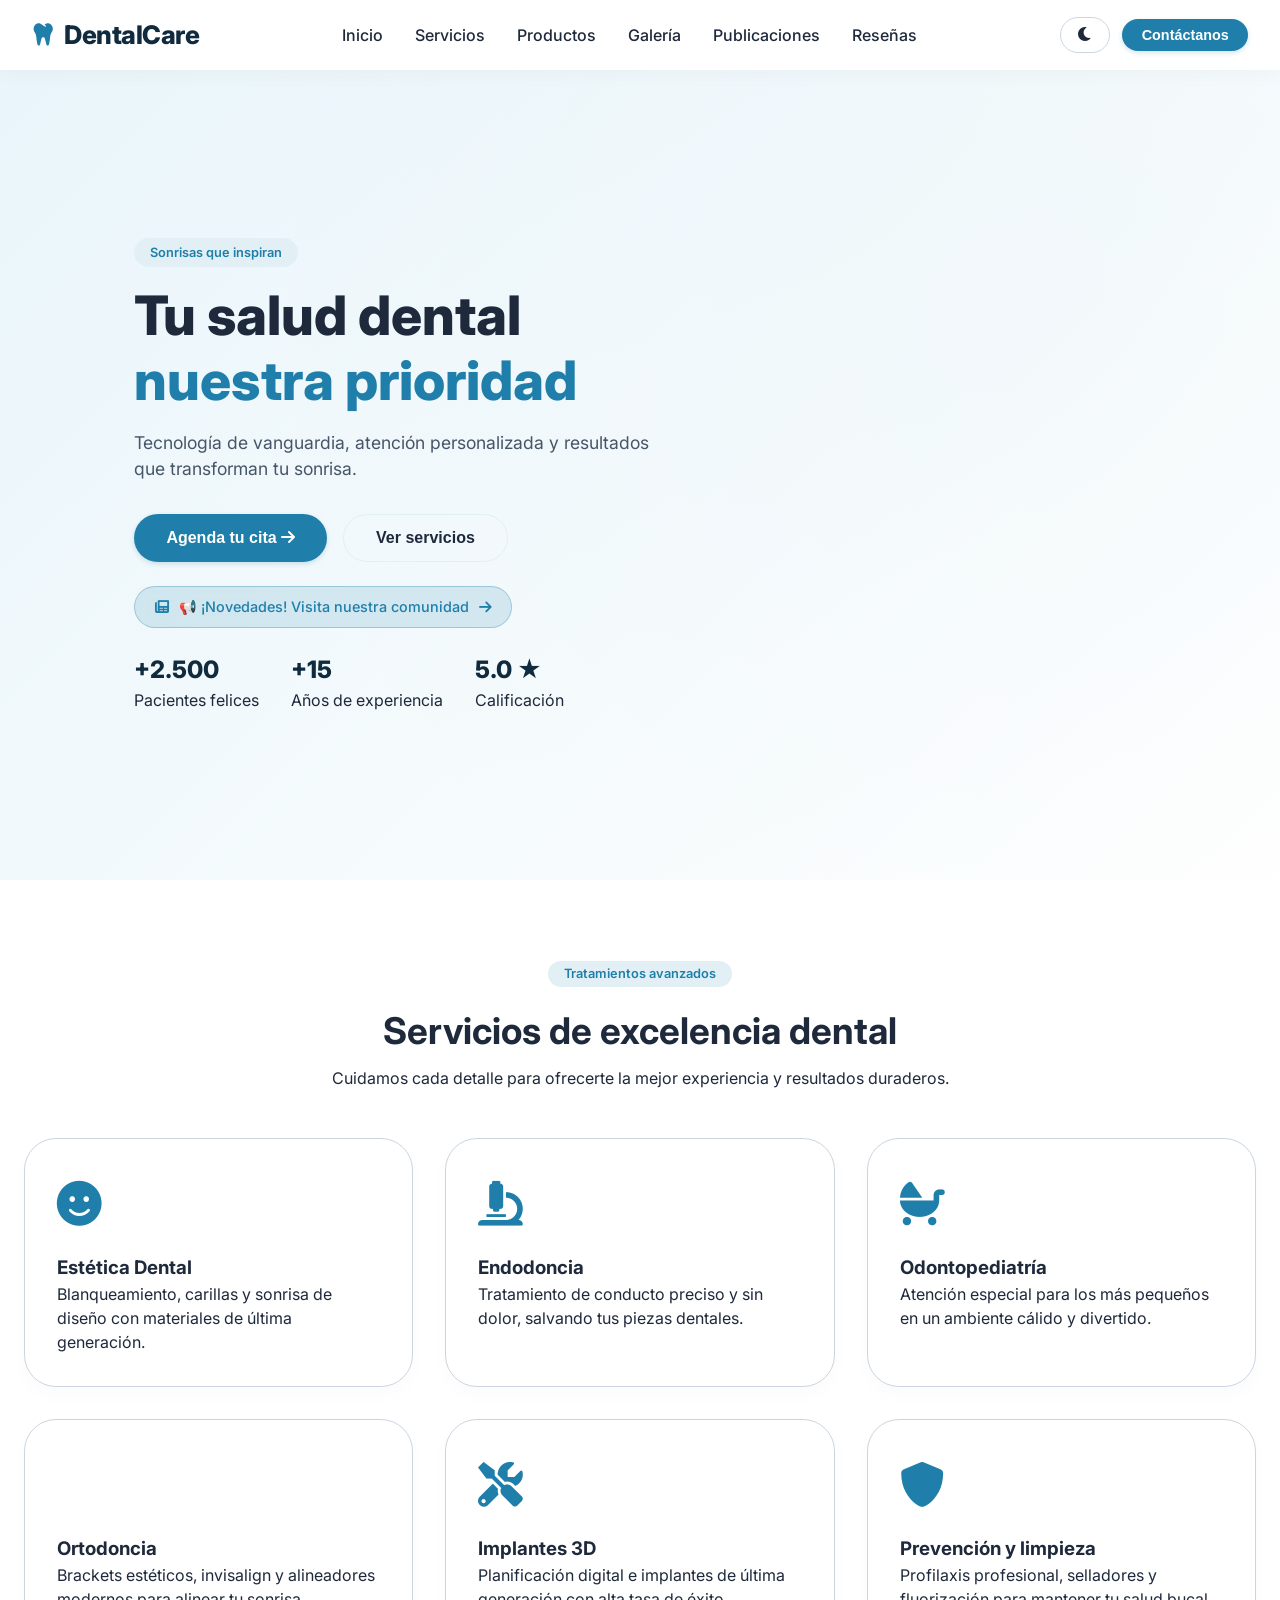
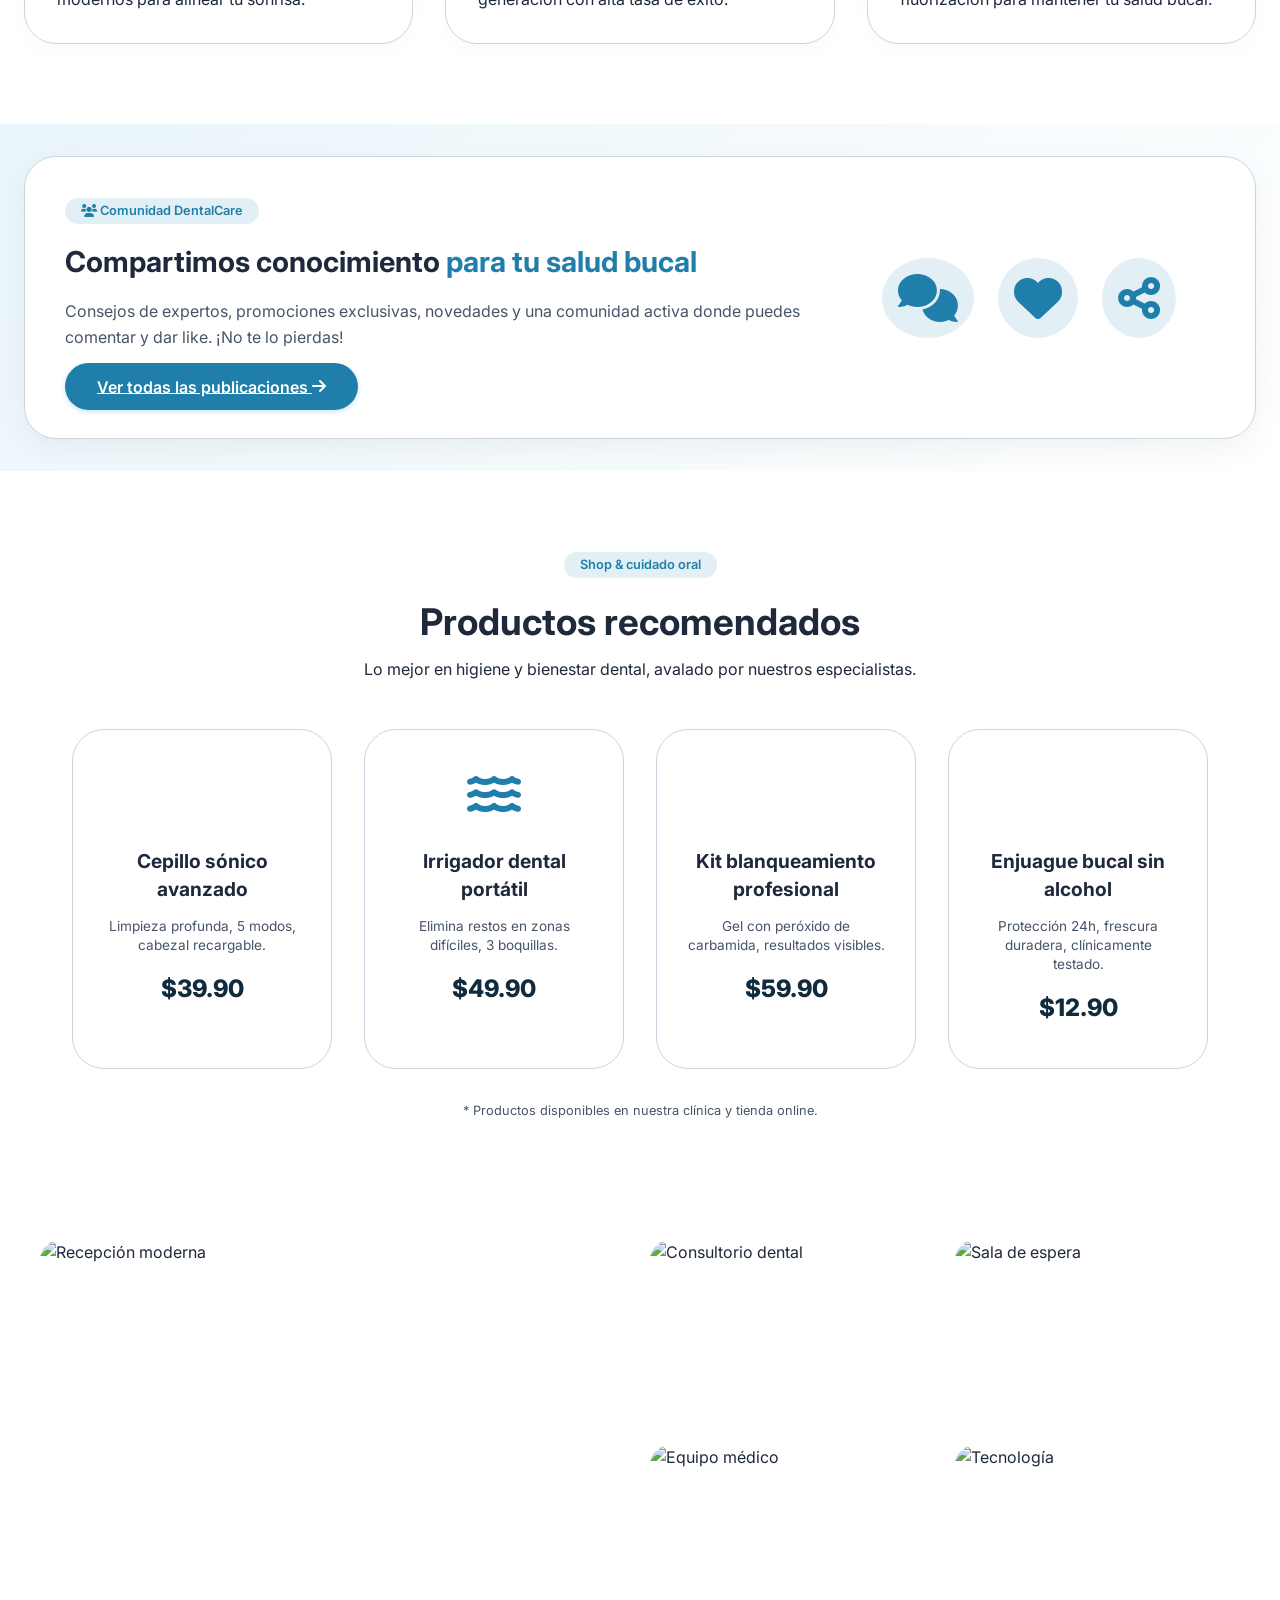
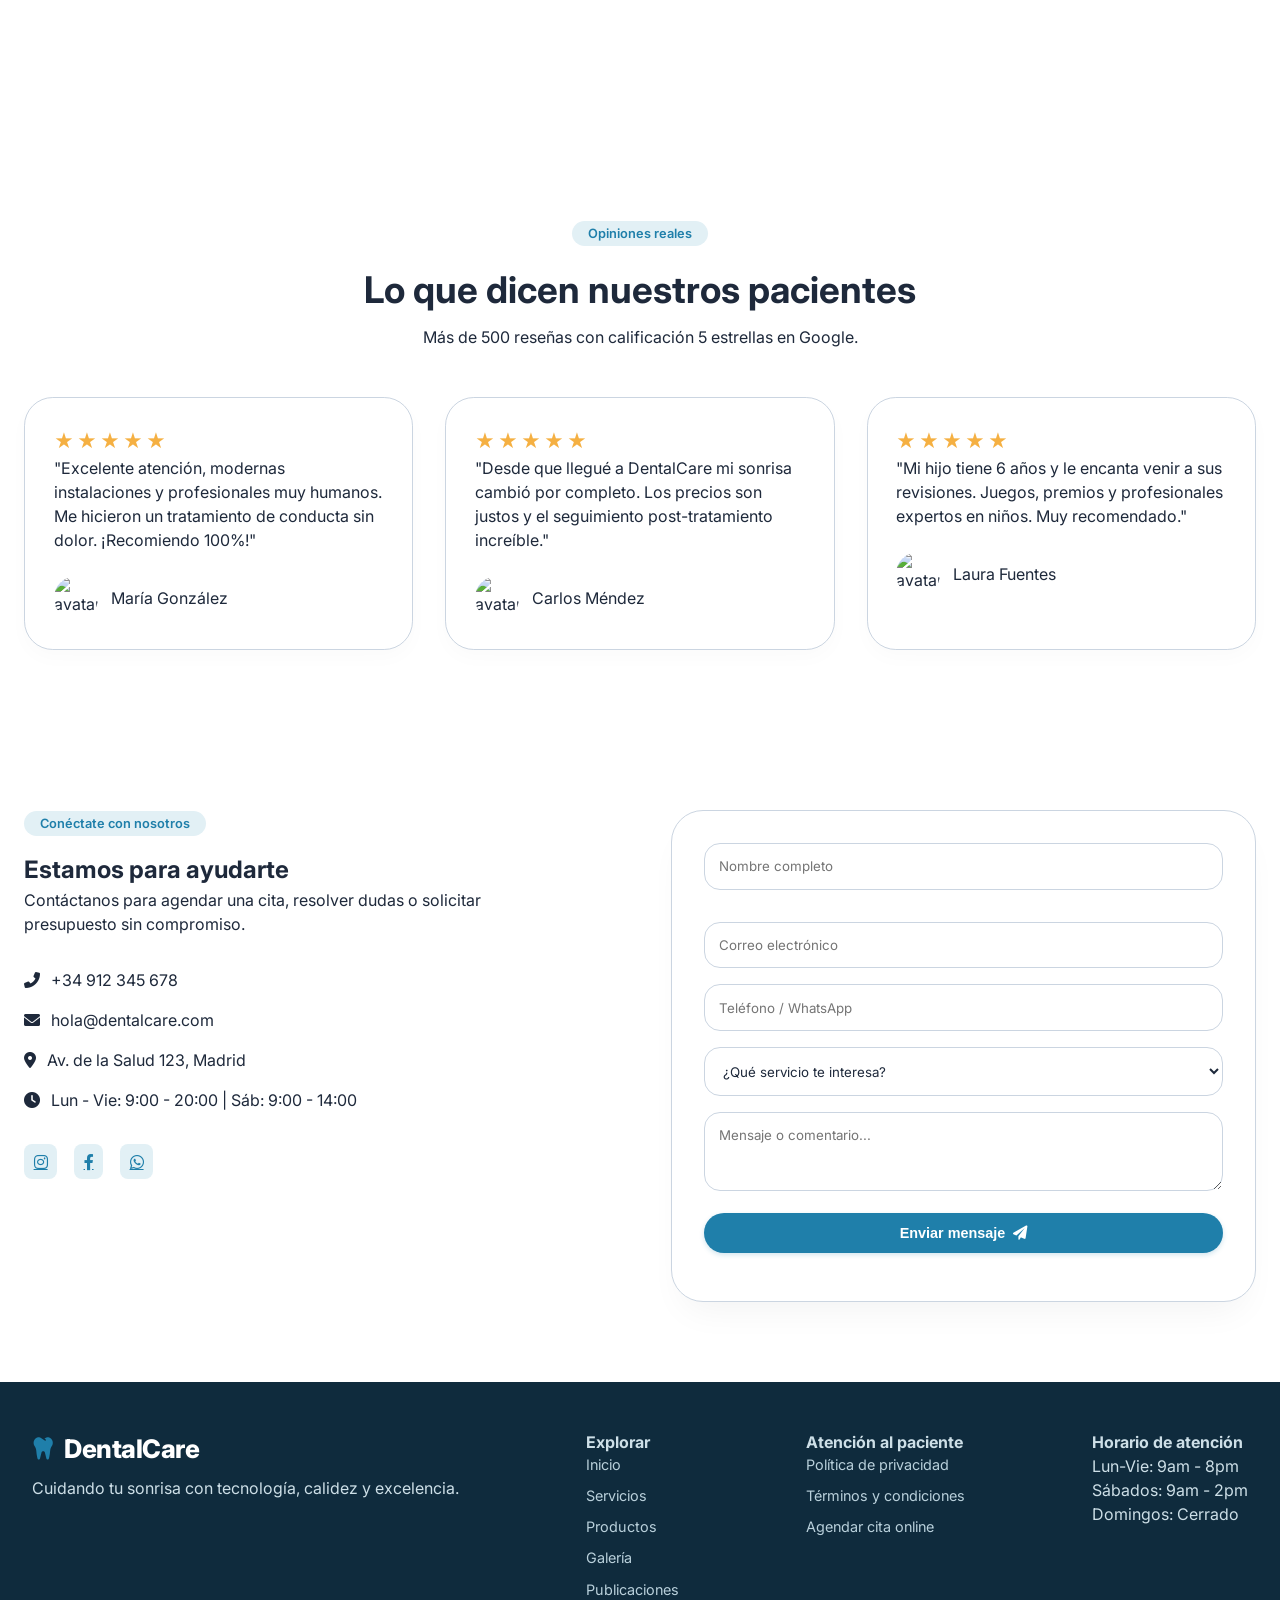
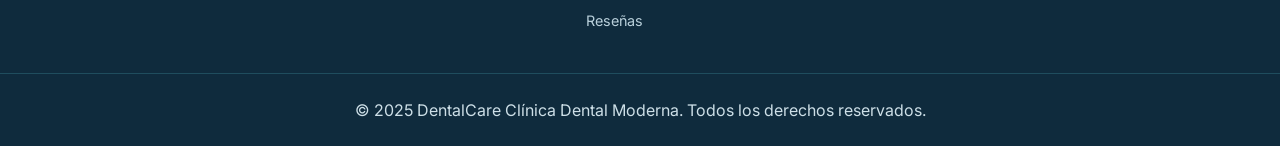
==== commit 96070d8b: "Proteccion de datos sensibles" ====
--- a/index.html
+++ b/index.html
@@ -307,7 +307,7 @@
     <p id="surveyFeedback" style="margin-top: 15px; font-size: 0.9rem;"></p>
   </div>
 </div>
-
+<script src="config.js"></script>
   <script src="https://www.gstatic.com/firebasejs/9.22.0/firebase-app-compat.js"></script>
   <script src="https://www.gstatic.com/firebasejs/9.22.0/firebase-firestore-compat.js"></script>
   <script src="https://www.gstatic.com/firebasejs/9.22.0/firebase-auth-compat.js"></script>
@@ -320,7 +320,7 @@
 <script>
   (function(){
     emailjs.init({
-      publicKey: "S_lKrkyrMZPblJxkm", // Reemplaza con tu User ID
+            publicKey: CONFIG.EMAILJS_PUBLIC_KEY,
     });
   })();
 </script>
--- a/styles.css
+++ b/styles.css
@@ -12,7 +12,7 @@
   --bg-card-light: #ffffff;
   --text-light: #1e293b;
   --text-muted-light: #475569;
-  --border-light: #eef2f6;
+  --border-light: #cbd5e1;
   --shadow-light: 0 8px 20px rgba(0,0,0,0.02);
   
   --bg-dark: #0f172a;
@@ -145,7 +145,7 @@
 
 .btn-outline {
   background: transparent;
-  border: 1px solid #cbd5e1;
+  border: 1px solid var(--border-light);
   color: var(--text-light);
 }
 
@@ -155,10 +155,35 @@
 }
 
 .btn-outline-light {
-  background: rgba(255,255,255,0.15);
-  backdrop-filter: blur(4px);
-  border: 1px solid rgba(255,255,255,0.4);
-  color: white;
+  background: transparent;
+  border: 1px solid var(--primary-light);
+  color: var(--text-light);
+}
+
+.btn-outline-light:hover {
+  background: var(--primary-light);
+  border-color: var(--primary);
+}
+
+body.dark-mode .btn-outline-light {
+  background: transparent;
+  border: 1px solid var(--border-light);
+}
+
+body.dark-mode .btn-outline-light:hover {
+  background: rgba(31, 127, 170, 0.2);
+  border-color: var(--primary);
+}
+
+
+
+body.dark-mode .btn-outline {
+  border-color: var(--border-dark);
+}
+    
+body.dark-mode .btn-outline:hover {
+  background: rgba(31, 127, 170, 0.2);
+  border-color: var(--primary);
 }
 
 .btn-large {
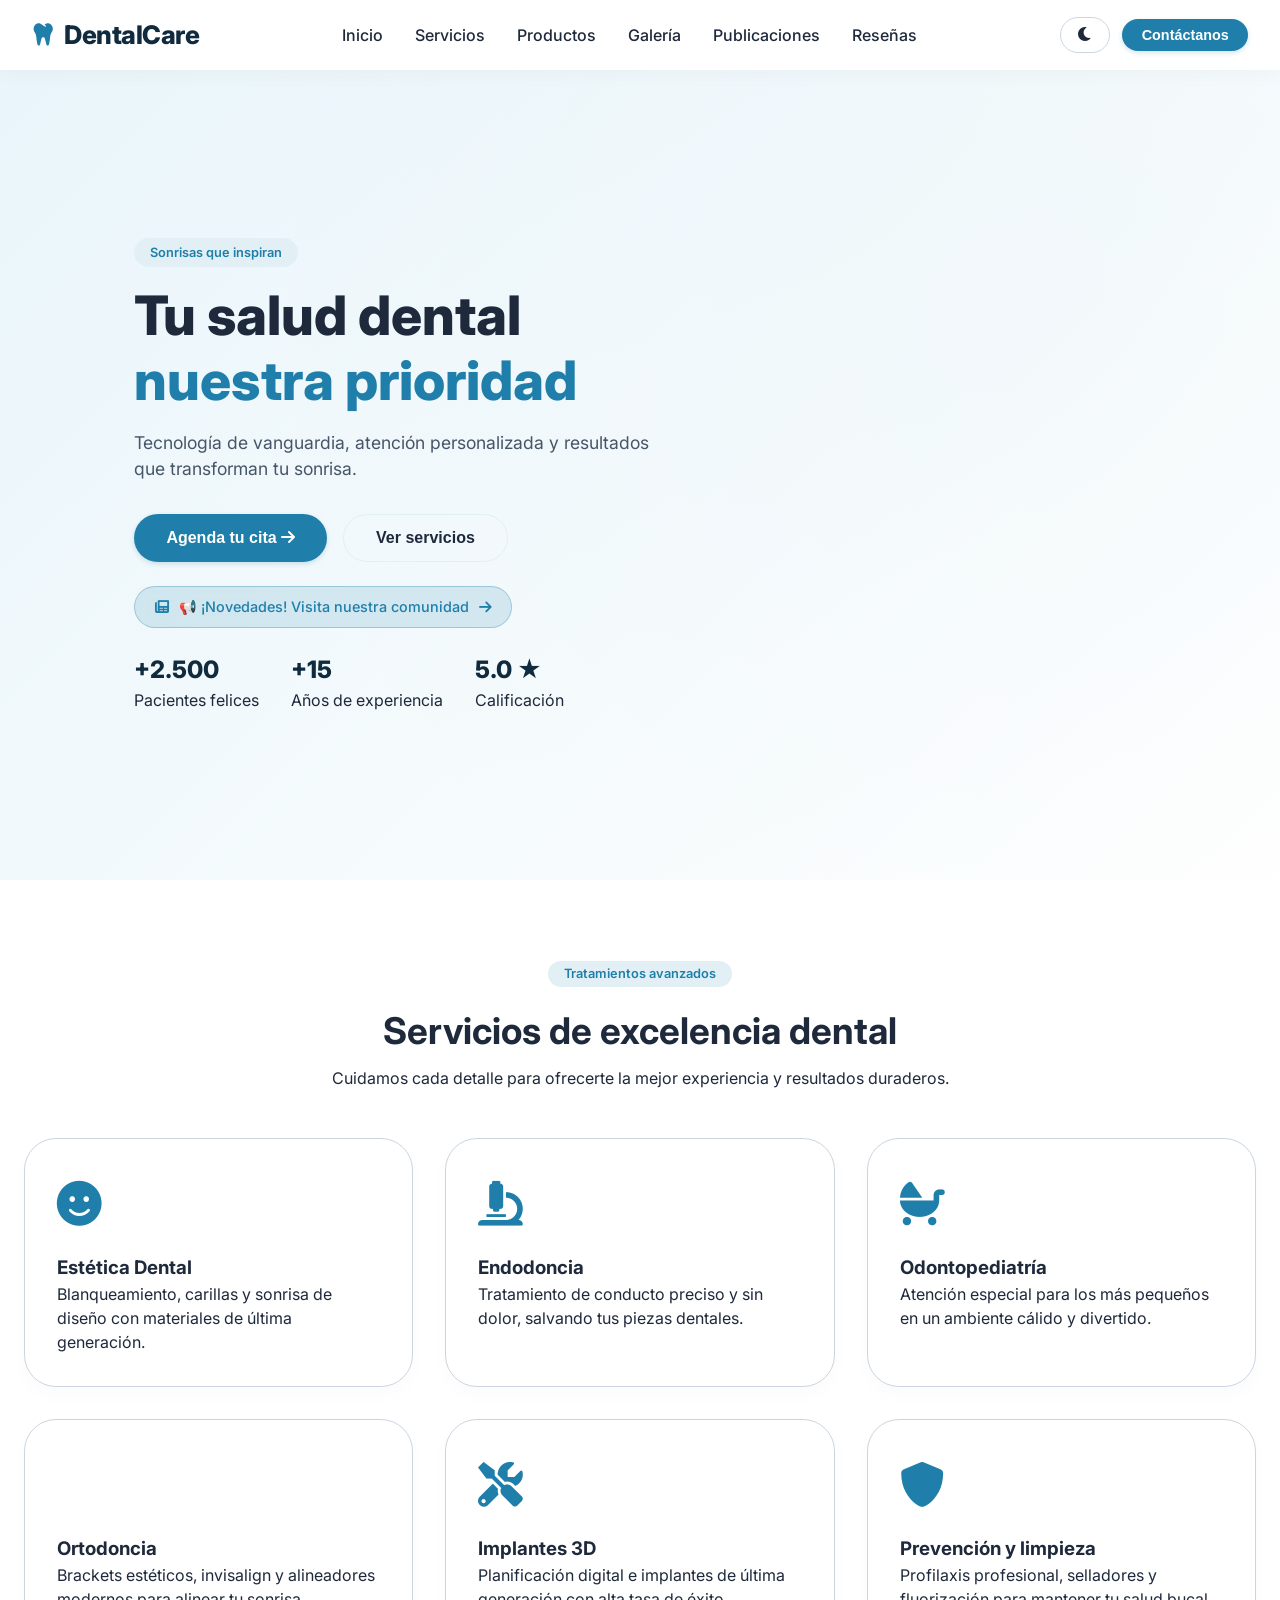
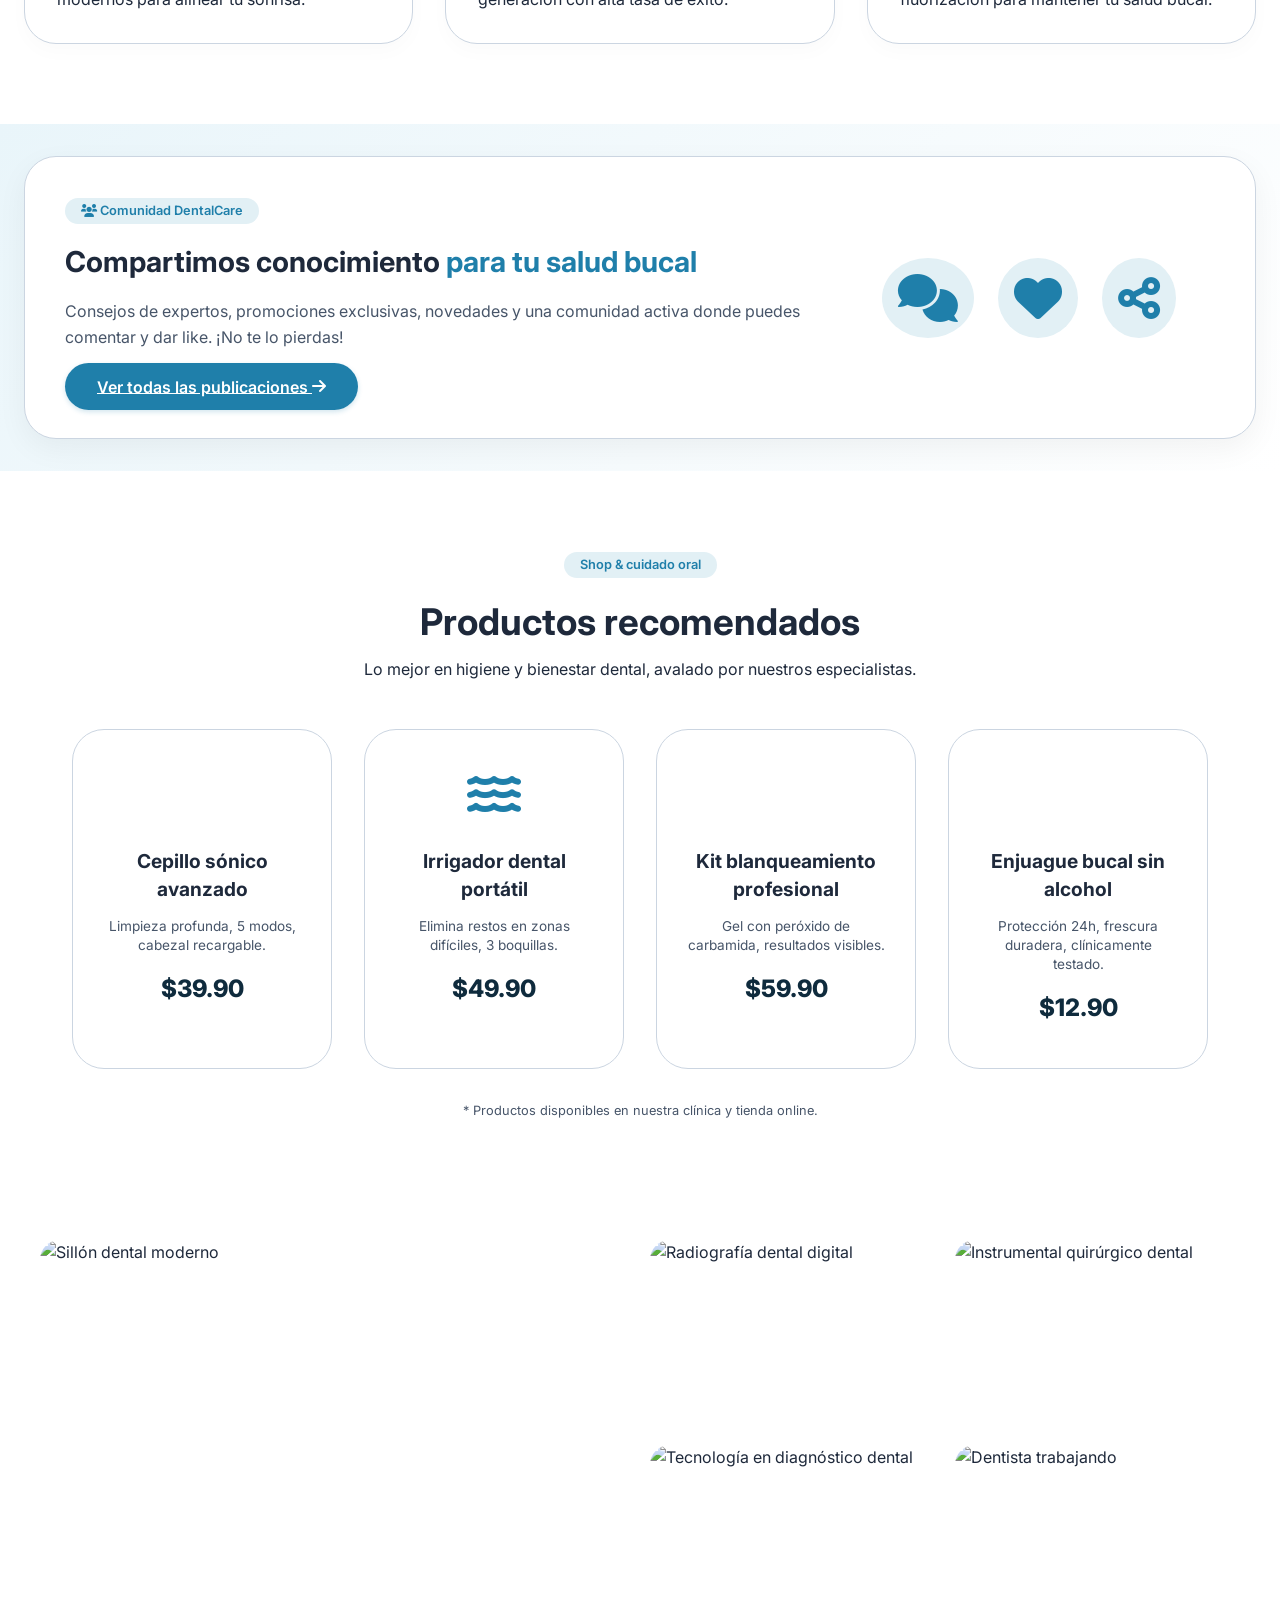
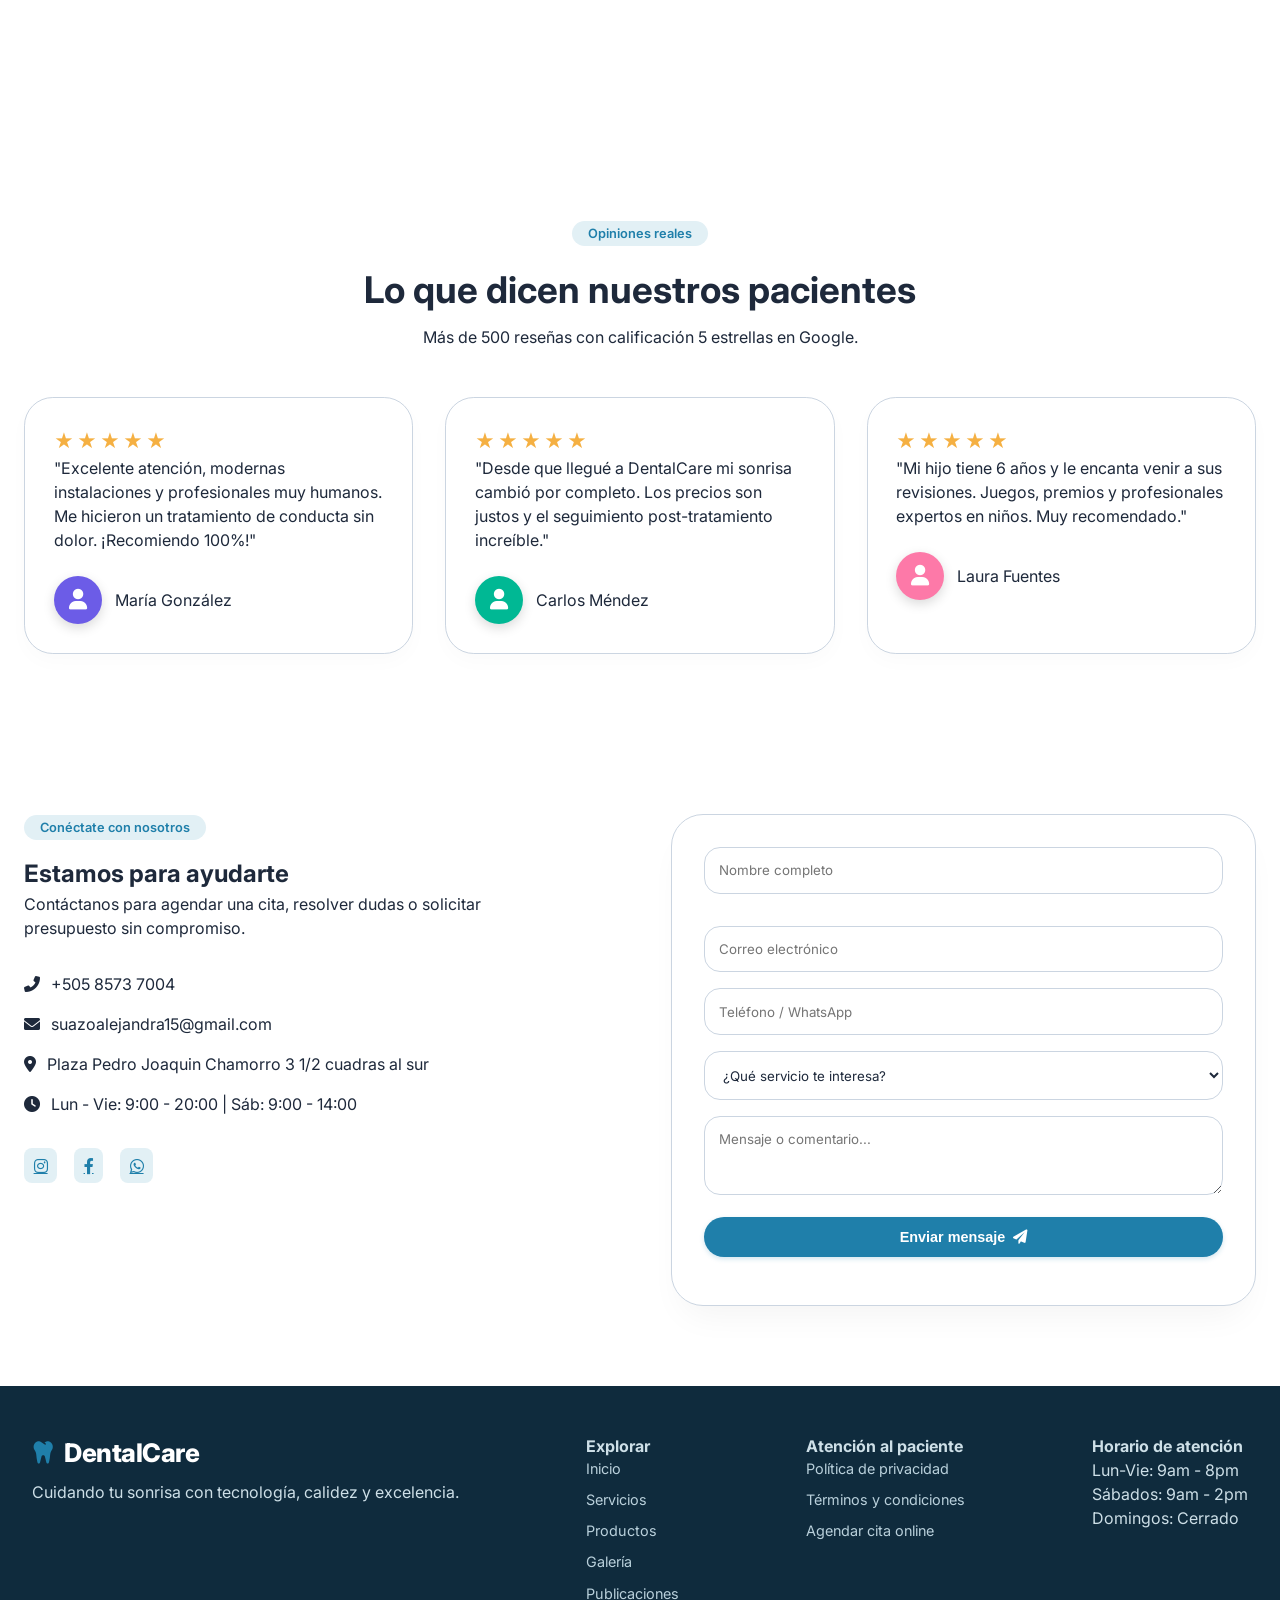
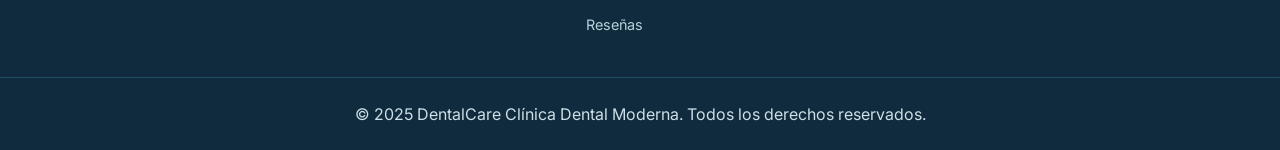
==== commit a562521a: "new changes" ====
--- a/index.html
+++ b/index.html
@@ -1,14 +1,25 @@
 <!DOCTYPE html>
 <html lang="es">
 <head>
+<script async src="https://www.googletagmanager.com/gtag/js?id=G-NGDSDRZQ66"></script>
+<script>
+  window.dataLayer = window.dataLayer || [];
+  function gtag(){dataLayer.push(arguments);}
+  gtag('js', new Date());
+
+  gtag('config', 'G-NGDSDRZQ66');
+</script>
   <meta charset="UTF-8">
   <meta name="viewport" content="width=device-width, initial-scale=1.0, user-scalable=yes">
   <title>DentalCare | Clínica Dental Moderna</title>
   <link href="https://fonts.googleapis.com/css2?family=Inter:opsz,wght@14..32,300;14..32,400;14..32,600;14..32,700;14..32,800&display=swap" rel="stylesheet">
   <link rel="stylesheet" href="https://cdnjs.cloudflare.com/ajax/libs/font-awesome/6.0.0-beta3/css/all.min.css">
   <link rel="stylesheet" href="styles.css">
+
 </head>
 <body>
+  <noscript><iframe src="https://www.googletagmanager.com/ns.html?id=GTM-NR6TTDJK"
+height="0" width="0" style="display:none;visibility:hidden"></iframe></noscript>
 
 <!-- BARRA DE NAVEGACIÓN -->
 <header class="navbar" id="navbar">
@@ -166,26 +177,40 @@
   </div>
 </section>
 
-<div class="bento-grid" id="galeria" >
+<div class="bento-grid" id="galeria">
   <div class="bento-item bento-1">
-    <img src="https://images.unsplash.com/photo-1629909613654-28e377c37b09?w=800&auto=format" alt="Recepción moderna">
-    <div class="bento-overlay"><span>Recepción acogedora</span></div>
-  </div>
+    <img src="https://images.unsplash.com/photo-1629909613654-28e377c37b09?w=800&auto=format" alt="Sillón dental moderno">
+    <div class="bento-overlay">
+      <span>Sillón dental de última generación</span>
+    </div>
+  </div>
+
   <div class="bento-item bento-2">
-    <img src="https://images.unsplash.com/photo-1588776814546-1ffcf47267a5?w=800&auto=format" alt="Consultorio dental">
-    <div class="bento-overlay"><span>Equipamiento de última gen</span></div>
-  </div>
+    <img src="https://images.unsplash.com/photo-1588776814546-1ffcf47267a5?w=800&auto=format" alt="Radiografía dental digital">
+    <div class="bento-overlay">
+      <span>Radiología digital avanzada</span>
+    </div>
+  </div>
+
   <div class="bento-item bento-3">
-    <img src="https://images.unsplash.com/photo-1773332611476-6ec2ba68049f?q=80&w=688&auto=format&fit=crop&ixlib=rb-4.1.0&ixid=M3wxMjA3fDF8MHxwaG90by1wYWdlfHx8fGVufDB8fHx8fA%3D%3D" alt="Sala de espera">
-    <div class="bento-overlay"><span>Sala de espera relajante</span></div>
-  </div>
-  <div class="bento-item bento-4">
-    <img src="https://images.unsplash.com/photo-1776363204433-9ca6948722af?q=80&w=685&auto=format&fit=crop&ixlib=rb-4.1.0&ixid=M3wxMjA3fDB8MHxwaG90by1wYWdlfHx8fGVufDB8fHx8fA%3D%3D" alt="Equipo médico">
-    <div class="bento-overlay"><span>Profesionales capacitados</span></div>
-  </div>
+    <img src="https://images.unsplash.com/photo-1609840114035-3c981b782dfe?w=800&auto=format" alt="Instrumental quirúrgico dental">
+    <div class="bento-overlay">
+      <span>Instrumental quirúrgico</span>
+    </div>
+  </div>
+
+<div class="bento-item bento-4">
+  <img src="https://images.unsplash.com/photo-1598256989800-fe5f95da9787?q=80&w=1470&auto=format&fit=crop&ixlib=rb-4.1.0&ixid=M3wxMjA3fDB8MHxwaG90by1wYWdlfHx8fGVufDB8fHx8fA%3D%3D" alt="Tecnología en diagnóstico dental">
+  <div class="bento-overlay">
+    <span>Tecnología en diagnóstico</span>
+  </div>
+</div>
+
   <div class="bento-item bento-5">
-    <img src="https://images.unsplash.com/photo-1606811971618-4486d14f3f99?w=800&auto=format" alt="Tecnología">
-    <div class="bento-overlay"><span>Radiología digital</span></div>
+    <img src="https://images.unsplash.com/photo-1606265752439-1f18756aa5fc?w=800&auto=format" alt="Dentista trabajando">
+    <div class="bento-overlay">
+      <span>Precisión y cuidado</span>
+    </div>
   </div>
 </div>
 
@@ -201,17 +226,34 @@
       <div class="testimonial-card">
         <div class="stars">★★★★★</div>
         <p>"Excelente atención, modernas instalaciones y profesionales muy humanos. Me hicieron un tratamiento de conducta sin dolor. ¡Recomiendo 100%!"</p>
-        <div class="client"><img src="https://randomuser.me/api/portraits/women/68.jpg" alt="avatar"><span>María González</span></div>
-      </div>
+        <div class="client">
+          <div class="user-avatar" style="background: #6C5CE7;">
+            <i class="fas fa-user"></i>
+          </div>
+          <span>María González</span>
+        </div>
+      </div>
+      
       <div class="testimonial-card">
         <div class="stars">★★★★★</div>
         <p>"Desde que llegué a DentalCare mi sonrisa cambió por completo. Los precios son justos y el seguimiento post-tratamiento increíble."</p>
-        <div class="client"><img src="https://randomuser.me/api/portraits/men/32.jpg" alt="avatar"><span>Carlos Méndez</span></div>
-      </div>
+        <div class="client">
+          <div class="user-avatar" style="background: #00B894;">
+            <i class="fas fa-user"></i>
+          </div>
+          <span>Carlos Méndez</span>
+        </div>
+      </div>
+      
       <div class="testimonial-card">
         <div class="stars">★★★★★</div>
         <p>"Mi hijo tiene 6 años y le encanta venir a sus revisiones. Juegos, premios y profesionales expertos en niños. Muy recomendado."</p>
-        <div class="client"><img src="https://randomuser.me/api/portraits/women/44.jpg" alt="avatar"><span>Laura Fuentes</span></div>
+        <div class="client">
+          <div class="user-avatar" style="background: #FD79A8;">
+            <i class="fas fa-user"></i>
+          </div>
+          <span>Laura Fuentes</span>
+        </div>
       </div>
     </div>
   </div>
@@ -225,14 +267,14 @@
       <h2>Estamos para ayudarte</h2>
       <p>Contáctanos para agendar una cita, resolver dudas o solicitar presupuesto sin compromiso.</p>
       <ul class="contact-details">
-        <li><i class="fas fa-phone-alt"></i> +34 912 345 678</li>
-        <li><i class="fas fa-envelope"></i> hola@dentalcare.com</li>
-        <li><i class="fas fa-map-marker-alt"></i> Av. de la Salud 123, Madrid</li>
+        <li><i class="fas fa-phone-alt"></i> +505 8573 7004</li>
+        <li><i class="fas fa-envelope"></i> suazoalejandra15@gmail.com</li>
+        <li><i class="fas fa-map-marker-alt"></i> Plaza Pedro Joaquin Chamorro 3 1/2 cuadras al sur</li>
         <li><i class="fas fa-clock"></i> Lun - Vie: 9:00 - 20:00 | Sáb: 9:00 - 14:00</li>
       </ul>
       <div class="social-links">
-        <a href="#"><i class="fab fa-instagram"></i></a>
-        <a href="#"><i class="fab fa-facebook-f"></i></a>
+        <a href="https://www.instagram.com/dental._.care001?igsh=MWQ0eGQxdTMydjMwdg=="><i class="fab fa-instagram"></i></a>
+        <a href="https://www.facebook.com/share/1Az7Ltzgzn/"><i class="fab fa-facebook-f"></i></a>
         <a href="#"><i class="fab fa-whatsapp"></i></a>
       </div>
     </div>
@@ -325,7 +367,7 @@
   })();
 </script>
 
-<script src="script.js"></script>
+<script src="script.js"></script> 
 
 
 </body>
--- a/styles.css
+++ b/styles.css
@@ -1198,4 +1198,47 @@
 body.dark-mode .hero-promo-link {
   background: rgba(31, 127, 170, 0.25);
   color: var(--primary-light);
+}
+
+/* ========== AVATAR DE USUARIO CON COLORES ========== */
+.user-avatar {
+  width: 48px;
+  height: 48px;
+  border-radius: 50%;
+  display: flex;
+  align-items: center;
+  justify-content: center;
+  color: white;
+  font-size: 1.3rem;
+  flex-shrink: 0;
+  box-shadow: 0 4px 12px rgba(0, 0, 0, 0.15);
+  transition: transform 0.3s ease;
+}
+
+.user-avatar:hover {
+  transform: scale(1.1) rotate(-5deg);
+}
+
+/* Colores predefinidos para diferentes usuarios */
+.user-avatar.color-1 { background: linear-gradient(135deg, #6C5CE7, #A29BFE); }
+.user-avatar.color-2 { background: linear-gradient(135deg, #00B894, #55EFC4); }
+.user-avatar.color-3 { background: linear-gradient(135deg, #FD79A8, #FDCB6E); }
+.user-avatar.color-4 { background: linear-gradient(135deg, #0984E3, #74B9FF); }
+.user-avatar.color-5 { background: linear-gradient(135deg, #E17055, #FDCB6E); }
+.user-avatar.color-6 { background: linear-gradient(135deg, #6C5CE7, #FD79A8); }
+.user-avatar.color-7 { background: linear-gradient(135deg, #00CEC9, #81ECEC); }
+.user-avatar.color-8 { background: linear-gradient(135deg, #FDCB6E, #F39C12); }
+
+/* Ajuste para modo oscuro */
+body.dark-mode .user-avatar {
+  box-shadow: 0 4px 12px rgba(0, 0, 0, 0.3);
+}
+
+/* Responsive */
+@media (max-width: 600px) {
+  .user-avatar {
+    width: 40px;
+    height: 40px;
+    font-size: 1rem;
+  }
 }
